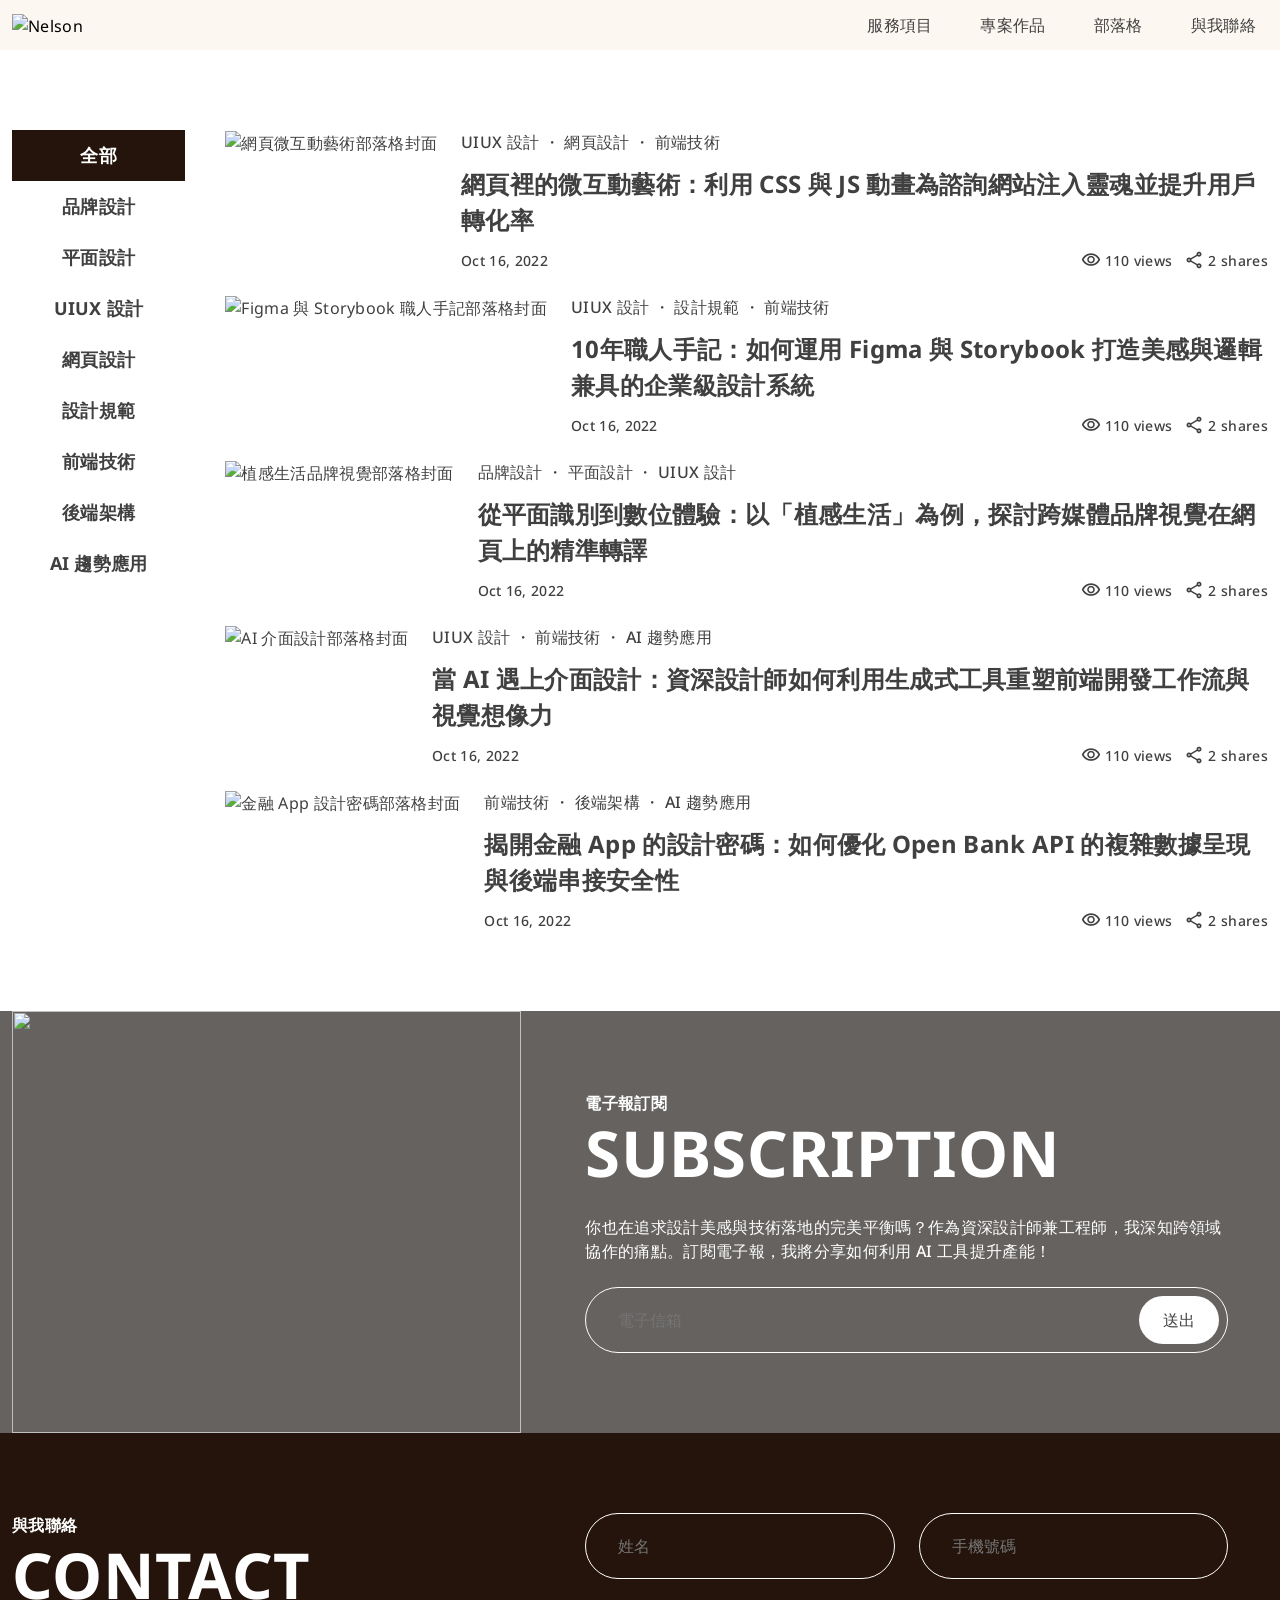
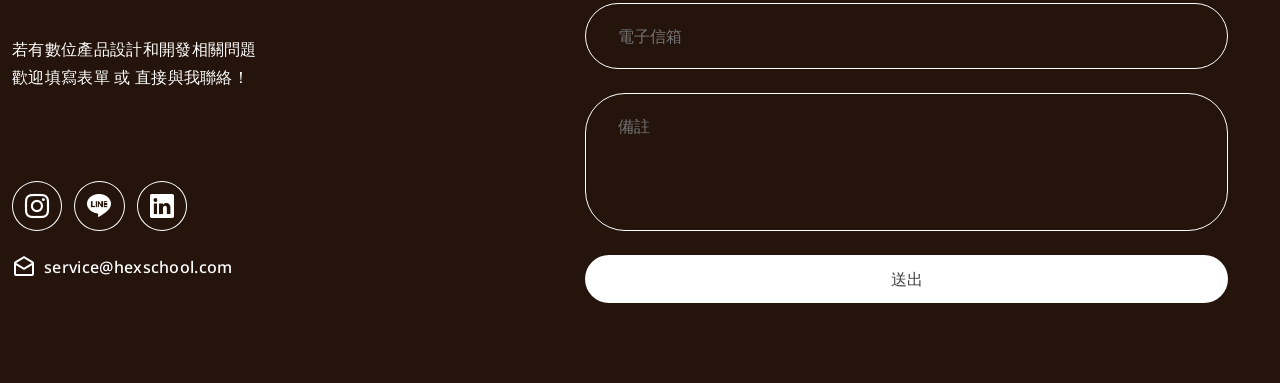
==== blog.html @ 85d48e86 "Add new CSS files for layout and styling improvements - Created blog.css for navigation and card com" ====
<!doctype html>
<html lang="en">
  <head>
    <meta charset="UTF-8" />
    <meta name="viewport" content="width=device-width, initial-scale=1.0" />
    <link rel="stylesheet" href="./static/reset.css" />
    <link rel="stylesheet" href="./static/base.css" />
    <link rel="stylesheet" href="./static/blog.css" />
    <link rel="stylesheet" href="./static/subscriptions.css" />
    <title>Blog</title>
  </head>
  <body>
    <div id="header"></div>

    <div class="container">
      <div class="d-flex gap-24 py-80">
        <!--     網格中佔據 2 等分 -->
        <div class="col-2">
          <!--       導覽列 -->
          <nav class="pr-16">
            <ul class="tab-list heading-xxs">
              <li class="tab-item active">
                <a class="tab-link" href="#">全部</a>
              </li>
              <li class="tab-item">
                <a class="tab-link" href="#">品牌設計</a>
              </li>
              <li class="tab-item">
                <a class="tab-link" href="#">平面設計</a>
              </li>
              <li class="tab-item">
                <a class="tab-link" href="#">UIUX 設計</a>
              </li>
              <li class="tab-item">
                <a class="tab-link" href="#">網頁設計</a>
              </li>
              <li class="tab-item">
                <a class="tab-link" href="#">設計規範</a>
              </li>
              <li class="tab-item">
                <a class="tab-link" href="#">前端技術</a>
              </li>
              <li class="tab-item">
                <a class="tab-link" href="#">後端架構</a>
              </li>
              <li class="tab-item">
                <a class="tab-link" href="#">AI 趨勢應用</a>
              </li>
            </ul>
          </nav>
        </div>
        <!--     網格中佔據 10 等分 -->
        <div class="col-10">
          <!--       文章卡片清單 -->
          <ul class="card-list">
            <li class="card">
              <div class="card-header">
                <img
                  src="https://github.com/hexschool/2022-web-layout-training/blob/main/2026-web-camp/blog_1.png?raw=true"
                  alt="網頁微互動藝術部落格封面"
                />
              </div>
              <div class="card-body">
                <p class="paragraph-md">
                  <span>UIUX 設計</span>
                  <span>・</span>
                  <span>網頁設計</span>
                  <span>・</span>
                  <span>前端技術</span>
                </p>
                <h2 class="heading-sm">
                  <a href=".\content\micro-interactions-consulting-website.html"
                    >網頁裡的微互動藝術：利用 CSS 與 JS
                    動畫為諮詢網站注入靈魂並提升用戶轉化率
                  </a>
                </h2>
                <div class="paragraph-sm d-flex">
                  <time datetime="2022-10-16">Oct 16, 2022</time>
                  <div class="d-flex ml-auto gap-12">
                    <div class="d-flex align-items-center">
                      <span class="material-symbols-outlined mr-4"
                        >visibility</span
                      >
                      <span>110 views</span>
                    </div>
                    <div class="d-flex align-items-center">
                      <span class="material-symbols-outlined mr-4">share</span>
                      <span>2 shares</span>
                    </div>
                  </div>
                </div>
              </div>
            </li>
            <li class="card">
              <div class="card-header">
                <img
                  src="https://github.com/hexschool/2022-web-layout-training/blob/main/2026-web-camp/blog_2.png?raw=true"
                  alt="Figma 與 Storybook 職人手記部落格封面"
                />
              </div>
              <div class="card-body">
                <p class="paragraph-md">
                  <span>UIUX 設計</span>
                  <span>・</span>
                  <span>設計規範</span>
                  <span>・</span>
                  <span>前端技術</span>
                </p>
                <h2 class="heading-sm">
                  <a href=".\content\design-system-with-figma-storybook.html"
                    >10年職人手記：如何運用 Figma 與 Storybook
                    打造美感與邏輯兼具的企業級設計系統
                  </a>
                </h2>
                <div class="paragraph-sm d-flex">
                  <time datetime="2022-10-16">Oct 16, 2022</time>
                  <div class="d-flex ml-auto gap-12">
                    <div class="d-flex align-items-center">
                      <span class="material-symbols-outlined mr-4"
                        >visibility</span
                      >
                      <span>110 views</span>
                    </div>
                    <div class="d-flex align-items-center">
                      <span class="material-symbols-outlined mr-4">share</span>
                      <span>2 shares</span>
                    </div>
                  </div>
                </div>
              </div>
            </li>
            <li class="card">
              <div class="card-header">
                <img
                  src="https://github.com/hexschool/2022-web-layout-training/blob/main/2026-web-camp/blog_3.png?raw=true"
                  alt="植感生活品牌視覺部落格封面"
                />
              </div>
              <div class="card-body">
                <p class="paragraph-md">
                  <span>品牌設計</span>
                  <span>・</span>
                  <span>平面設計</span>
                  <span>・</span>
                  <span>UIUX 設計</span>
                </p>
                <h2 class="heading-sm">
                  <a href=".\content\brand-identity-to-digital-experience.html"
                    >從平面識別到數位體驗：以「植感生活」為例，探討跨媒體品牌視覺在網頁上的精準轉譯
                  </a>
                </h2>
                <div class="paragraph-sm d-flex">
                  <time datetime="2022-10-16">Oct 16, 2022</time>
                  <div class="d-flex ml-auto gap-12">
                    <div class="d-flex align-items-center">
                      <span class="material-symbols-outlined mr-4"
                        >visibility</span
                      >
                      <span>110 views</span>
                    </div>
                    <div class="d-flex align-items-center">
                      <span class="material-symbols-outlined mr-4">share</span>
                      <span>2 shares</span>
                    </div>
                  </div>
                </div>
              </div>
            </li>
            <li class="card">
              <div class="card-header">
                <img
                  src="https://github.com/hexschool/2022-web-layout-training/blob/main/2026-web-camp/blog_4.png?raw=true"
                  alt="AI 介面設計部落格封面"
                />
              </div>
              <div class="card-body">
                <p class="paragraph-md">
                  <span>UIUX 設計</span>
                  <span>・</span>
                  <span>前端技術</span>
                  <span>・</span>
                  <span>AI 趨勢應用</span>
                </p>
                <h2 class="heading-sm">
                  <a href=".\content\ai-interface-design-workflow.html"
                    >當 AI
                    遇上介面設計：資深設計師如何利用生成式工具重塑前端開發工作流與視覺想像力
                  </a>
                </h2>
                <div class="paragraph-sm d-flex">
                  <time datetime="2022-10-16">Oct 16, 2022</time>
                  <div class="d-flex ml-auto gap-12">
                    <div class="d-flex align-items-center">
                      <span class="material-symbols-outlined mr-4"
                        >visibility</span
                      >
                      <span>110 views</span>
                    </div>
                    <div class="d-flex align-items-center">
                      <span class="material-symbols-outlined mr-4">share</span>
                      <span>2 shares</span>
                    </div>
                  </div>
                </div>
              </div>
            </li>
            <li class="card">
              <div class="card-header">
                <img
                  src="https://github.com/hexschool/2022-web-layout-training/blob/main/2026-web-camp/blog_5.png?raw=true"
                  alt="金融 App 設計密碼部落格封面"
                />
              </div>
              <div class="card-body">
                <p class="paragraph-md">
                  <span>前端技術</span>
                  <span>・</span>
                  <span>後端架構</span>
                  <span>・</span>
                  <span>AI 趨勢應用</span>
                </p>
                <h2 class="heading-sm">
                  <a href=".\content\open-bank-api-product-design.html">
                    揭開金融 App 的設計密碼：如何優化 Open Bank API
                    的複雜數據呈現與後端串接安全性
                  </a>
                </h2>
                <div class="paragraph-sm d-flex">
                  <time datetime="2022-10-16">Oct 16, 2022</time>
                  <div class="d-flex ml-auto gap-12">
                    <div class="d-flex align-items-center">
                      <span class="material-symbols-outlined mr-4"
                        >visibility</span
                      >
                      <span>110 views</span>
                    </div>
                    <div class="d-flex align-items-center">
                      <span class="material-symbols-outlined mr-4">share</span>
                      <span>2 shares</span>
                    </div>
                  </div>
                </div>
              </div>
            </li>
          </ul>
        </div>
      </div>
    </div>
    <!-- Subscription 區塊 -->
    <section class="subscriptions bg-primary-50">
      <div class="container relative">
        <div class="d-flex gap-24 flex-md-col gap-md-0 mx-md--12">
          <div class="col-5 col-md-12">
            <img
              class="object-fit-cover"
              src="https://github.com/hexschool/2022-web-layout-training/blob/main/2026-web-camp/subscription.png?raw=true"
              alt=""
            />
          </div>
          <div class="col-7 col-md-12">
            <div
              class="text-neutral-0 px-40 py-md-40 px-md-12 h-full d-flex flex-col justify-content-center py-80 py-md-40"
            >
              <!-- 標題 -->
              <h2 class="mb-24 mb-md-12">
                <span class="d-block heading-xxxs heading-mobile-xxxxs"
                  >電子報訂閱</span
                >
                <span class="d-block heading-xxxl">SUBSCRIPTION</span>
              </h2>
              <!-- 內文 -->
              <p class="paragraph-md mb-24 paragraph-mobile-sm">
                你也在追求設計美感與技術落地的完美平衡嗎？作為資深設計師兼工程師，我深知跨領域協作的痛點。訂閱電子報，我將分享如何利用
                AI 工具提升產能！
              </p>
              <!-- 輸入框 -->
              <div class="d-flex rounded-40 btn-outline p-8">
                <input
                  class="paragraph-md py-12 pl-24 text-neutral-0 bg-transparent border-0 focus-outline-0 flex-1 paragraph-mobile-sm"
                  type="text"
                  placeholder="電子信箱"
                />
                <button
                  type="button"
                  class="label-md btn-reset py-12 px-24 bg-neutral-0 rounded-full text-neutral-700 label-mobile-sm"
                >
                  送出
                </button>
              </div>
            </div>
          </div>
        </div>
      </div>
    </section>

    <div id="footer"></div>

    <script>
      async function loadComponent(id, file) {
        const res = await fetch(file);
        const html = await res.text();
        // 1. 先把 HTML 畫到畫面上
        document.getElementById(id).innerHTML = html;

        // 2. 如果這次載入的是 header，我們就在載入完成後「立刻幫它綁定 JS 事件」
        if (id === "header") {
          initHeaderEvents();
        }
      }

      // 專門用來處理 Header 互動的函式
      function initHeaderEvents() {
        const menuBtn = document.querySelector(".btn-menu");
        const navList = document.querySelector(".nav-list");

        // 確認有抓到按鈕才綁定，避免報錯
        if (menuBtn && navList) {
          menuBtn.addEventListener("click", function () {
            navList.classList.toggle("active");
            document.body.classList.toggle("menu-open");
          });
        }
      }

      // 執行載入
      loadComponent("header", "components/header.html");
      loadComponent("footer", "components/footer.html");
    </script>
  </body>
</html>
---- static/base.css ----
/* 載入字形 */
/* 1. 載入 Noto Sans 字體 (你原本就有的) */
@import url("https://fonts.googleapis.com/css2?family=Noto+Sans:ital,wght@0,100..900;1,100..900&display=swap");
/* ✨ 2. 載入 Google Material Symbols 圖標庫 */
@import url("https://fonts.googleapis.com/css2?family=Material+Symbols+Outlined:opsz,wght,FILL,GRAD@20..48,100..700,0..1,-50..200");
/* ✨ 3. 載入 Bootstrap Icons 圖標庫 */
@import url("https://cdn.jsdelivr.net/npm/bootstrap-icons@1.11.3/font/bootstrap-icons.min.css");

/* 設定設計稿色票變數 */
:root {
  --column: 12; /* 拆分成 12 格網格系統 */
  --gutter: 24px; /* gutter 配置 24px */

  /* Primary */
  --color-primary-50: #fdf7f1;
  --color-primary-100: #fde6cf;
  --color-primary-500: #f5b87b;
  --color-primary-900: #24140b;

  /* Neutral */
  --color-neutral-0: #ffffff;
  --color-neutral-500: #737373;
  --color-neutral-700: #404040;
  --color-neutral-900: #1e1e1e;

  /* Dark */
  --color-dark-40a: rgba(0, 0, 0, 0.4);
  --color-dark-60a: rgba(0, 0, 0, 0.6);
}

/* 全域通用設定 */
*,
*::before,
*::after {
  box-sizing: border-box;
}

input,
textarea {
  font: inherit;
  color: inherit;
}

textarea {
  resize: none;
}

body {
  line-height: 1.5;
  letter-spacing: 0.02em;
  font-family: "Noto Sans", sans-serif;
}

img {
  vertical-align: middle;
  max-width: 100%;
}

a {
  text-decoration: none;
  color: inherit; /* 繼承父層顏色 */
}

/* google icon 預設設定 */

.material-symbols-outlined {
  font-variation-settings:
    "FILL" 0,
    "wght" 400,
    "GRAD" 0,
    "opsz" 24;
  font-size: 20px;
  display: block;
}

/* 設計稿字型 class 設定 */
/* heading-lg 以下沿用 body 的 line-height: 1.5 */
/* ----------- */

/* Display - font-weight: 700 */
.display-1 {
  font-size: 300px;
  font-weight: 700;
  line-height: 1.2;
}

.display-2 {
  font-size: 160px;
  font-weight: 700;
  line-height: 1.2;
}

/* Heading - font-weight: 700 */

.heading-xxxl {
  font-size: clamp(2.5rem, 1.893rem + 2.589vw, 5rem);
  font-weight: 700;
  line-height: 1.2;
}

.heading-xxl {
  font-size: 48px;
  font-weight: 700;
  line-height: 1.2;
}

.heading-xl {
  font-size: 40px;
  font-weight: 700;
  line-height: 1.2;
}

.heading-lg {
  font-size: 32px;
  font-weight: 700;
}

.heading-md {
  font-size: 28px;
  font-weight: 700;
}
.heading-sm {
  font-size: 24px;
  font-weight: 700;
}
.heading-xs {
  font-size: 20px;
  font-weight: 700;
}
.heading-xxs {
  font-size: 18px;
  font-weight: 700;
}
.heading-xxxs {
  font-size: 16px;
  font-weight: 700;
}
.heading-xxxxs {
  font-size: 14px;
  font-weight: 700;
}

/* Label - font-weight: 500 */
.label-md {
  font-size: 16px;
  font-weight: 500;
}
.label-sm {
  font-size: 14px;
  font-weight: 500;
}
.label-xs {
  font-size: 13px;
  font-weight: 500;
}

/* Paragraph - font-weight: 500 */
.paragraph-md {
  font-size: 16px;
  font-weight: 500;
}
.paragraph-sm {
  font-size: 14px;
  font-weight: 500;
}
.paragraph-xs {
  font-size: 13px;
  font-weight: 500;
}

/* utility class 通用設定 */
/* ----------- */

.btn-reset {
  border: 0;
  background: transparent; /* 移除按鈕預設背景 */
  color: inherit; /* 繼承父層文字顏色 */
  font: inherit; /* 繼承父層字型設定 */
  cursor: pointer; /* 滑鼠移入時顯示手型游標 */
}

.btn-outline {
  border: 1px solid currentColor;
}

.flex-1 {
  flex: 1;
}

.d-flex {
  display: flex;
}

.d-none {
  display: none;
}

.d-block {
  display: block;
}

.d-inline-block {
  display: inline-block;
}

.flex-wrap {
  flex-wrap: wrap;
}

.align-items-center {
  align-items: center;
}

.align-items-start {
  align-items: flex-start;
}

.justify-content-between {
  justify-content: space-between;
}

.justify-content-center {
  justify-content: center;
}

.gap-8 {
  gap: 8px;
}

.gap-12 {
  gap: 12px;
}

.gap-24 {
  gap: 24px;
}

.m-auto {
  margin: auto;
}

.ml-auto {
  margin-left: auto;
}

.mr-4 {
  margin-right: 4px;
}

.mb-4 {
  margin-bottom: 4px;
}

.mb-12 {
  margin-bottom: 12px;
}

.mb-24 {
  margin-bottom: 24px;
}

.mb-40 {
  margin-bottom: 40px;
}

.mb-92 {
  margin-bottom: 92px;
}

.mr-12 {
  margin-right: 12px;
}

.mr-24 {
  margin-right: 24px;
}

.mb-60 {
  margin-bottom: 60px;
}

.pb-4 {
  padding-bottom: 4px;
}

.p-8 {
  padding: 8px;
}

.p-12 {
  padding: 12px;
}

.p-24 {
  padding: 24px;
}

.p-40 {
  padding: 40px;
}

.py-12 {
  padding-top: 12px;
  padding-bottom: 12px;
}

.py-20 {
  padding-top: 20px;
  padding-bottom: 20px;
}

.py-28 {
  padding-top: 28px;
  padding-bottom: 28px;
}

.py-80 {
  padding-top: 80px;
  padding-bottom: 80px;
}

.px-24 {
  padding-left: 24px;
  padding-right: 24px;
}

.px-40 {
  padding-left: 40px;
  padding-right: 40px;
}

.pr-16 {
  padding-right: 16px;
}

.pl-24 {
  padding-left: 24px;
}

.pl-28 {
  padding-left: 28px;
}

.pl-32 {
  padding-left: 32px;
}

.text-neutral-700 {
  color: var(--color-neutral-700);
}

.bg-transparent {
  background-color: transparent;
}

.bg-neutral-0 {
  background-color: var(--color-neutral-0);
}

.bg-neutral-700 {
  background-color: var(--color-neutral-700);
}

.bg-primary-900 {
  background-color: var(--color-primary-900);
}

.bg-primary-50 {
  background-color: var(--color-primary-50);
}

.bg-primary-900 {
  background-color: var(--color-primary-900);
}

.text-neutral-0 {
  color: var(--color-neutral-0);
}

.sticky-top {
  position: sticky;
  top: 0;
}

.rounded-40 {
  border-radius: 40px;
}

.rounded-full {
  border-radius: 999px;
}

.rounded-circle {
  border-radius: 50%;
}

.relative {
  position: relative;
}

.border-0 {
  border: none;
}

.flex-col {
  flex-direction: column;
}

.h-80 {
  height: 80px;
}

.w-80 {
  width: 80px;
}

.w-full {
  width: 100%;
}

.h-full {
  height: 100%;
}

.min-h-0 {
  min-height: 0px;
}

.overflow-x-auto {
  overflow-x: auto;
}

.focus-outline-0:focus-visible {
  outline: 0;
}

/* 隱藏捲軸寬度 */
.hide-scrollbar {
  scrollbar-width: none;

  &::-webkit-scrollbar {
    display: none; /* Safari 專用 */
  }
}

/* z-index 層級控制（數字越大越上層） */
.z-index-1 {
  z-index: 1;
}

.text-24 {
  font-size: 24px;
}

.text-28 {
  font-size: 28px;
}

.text-center {
  text-align: center;
}

.bg-cover-center {
  background-repeat: no-repeat;
  background-size: cover;
  background-position: center;
}

.line-height-1 {
  line-height: 1;
}

.object-fit-cover {
  width: 100%;
  height: 100%;
  object-fit: cover;
}

/* container 設定 */

.container {
  max-width: 1320px;
  padding: 0px 12px;
  margin: auto;
}

/* 格線系統設定 */
/* 網格欄寬計算公式：(容器寬度 - 所有 gutter) / 總欄數 * 佔用欄數 + 欄內 gutter */
/* gutter 總寬 = 24px * 11（12欄之間共 11 個間距） */

.col-2 {
  --span: 2;
  --gap-count: calc(var(--span) - 1);
  width: calc(
    (100% - var(--gutter) * (var(--column) - 1)) / var(--column) * var(--span) +
      var(--gutter) * var(--gap-count)
  );
}

.col-3 {
  --span: 3;
  --gap-count: calc(var(--span) - 1);
  width: calc(
    (100% - var(--gutter) * (var(--column) - 1)) / var(--column) * var(--span) +
      var(--gutter) * var(--gap-count)
  );
}

.col-4 {
  --span: 4;
  --gap-count: calc(var(--span) - 1);
  width: calc(
    (100% - var(--gutter) * (var(--column) - 1)) / var(--column) * var(--span) +
      var(--gutter) * var(--gap-count)
  );
}

.col-5 {
  --span: 5;
  --gap-count: calc(var(--span) - 1);
  width: calc(
    (100% - var(--gutter) * (var(--column) - 1)) / var(--column) * var(--span) +
      var(--gutter) * var(--gap-count)
  );
}

.col-7 {
  --span: 7;
  --gap-count: calc(var(--span) - 1);
  width: calc(
    (100% - var(--gutter) * (var(--column) - 1)) / var(--column) * var(--span) +
      var(--gutter) * var(--gap-count)
  );
}

.col-10 {
  --span: 10;
  --gap-count: calc(var(--span) - 1);
  width: calc(
    (100% - var(--gutter) * (var(--column) - 1)) / var(--column) * var(--span) +
      var(--gutter) * var(--gap-count)
  );
}

.col-12 {
  --span: 12;
  --gap-count: calc(var(--span) - 1);
  width: calc(
    (100% - var(--gutter) * (var(--column) - 1)) / var(--column) * var(--span) +
      var(--gutter) * var(--gap-count)
  );
}

@media (max-width: 992px) {
  .d-mb-block {
    display: block;
  }

  .heading-mobile-xl {
    font-size: 40px;
    font-weight: 700;
    line-height: 1.2;
  }

  .paragraph-mobile-sm {
    font-size: 14px;
    font-weight: 500;
  }

  .mb-md-0 {
    margin-bottom: 0px;
  }

  .mb-md-8 {
    margin-bottom: 8px;
  }

  .mb-md-32 {
    margin-bottom: 32px;
  }

  .mx-md--12 {
    margin-left: -12px;
    margin-right: -12px;
  }

  .mb-md-24 {
    margin-bottom: 24px;
  }

  .mb-md-12 {
    margin-bottom: 12px;
  }

  .pl-md-20 {
    padding-left: 20px;
  }

  .px-md-0 {
    padding-left: 0px;
    padding-right: 0px;
  }

  .px-md-12 {
    padding-left: 12px;
    padding-right: 12px;
  }

  .px-md-16 {
    padding-left: 16px;
    padding-right: 16px;
  }

  .py-md-16 {
    padding-top: 16px;
    padding-bottom: 16px;
  }

  .py-md-40 {
    padding-top: 40px;
    padding-bottom: 40px;
  }

  .p-md-24 {
    padding: 24px;
  }

  .pb-md-24 {
    padding-bottom: 24px;
  }

  .pb-md-16 {
    padding-bottom: 16px;
  }

  .mr-md-12 {
    margin-right: 12px;
  }

  .label-mobile-sm {
    font-size: 14px;
    font-weight: 500;
  }

  .col-md-12 {
    --span: 12;
    --gap-count: calc(var(--span) - 1);
    width: calc(
      (100% - var(--gutter) * (var(--column) - 1)) / var(--column) *
        var(--span) + var(--gutter) * var(--gap-count)
    );
  }

  .flex-md-col {
    flex-direction: column;
  }

  .d-md-block {
    display: block;
  }

  .d-md-none {
    display: none;
  }

  .order-md-1 {
    order: 1;
  }

  .order-md-2 {
    order: 2;
  }

  .rounded-md-32 {
    border-radius: 32px;
  }

  .gap-md-0 {
    gap: 0;
  }

  .gap-md-12 {
    gap: 12px;
  }

  .overflow-x-auto {
    overflow-x: auto;
  }

  .label-mobile-sm {
    font-size: 14px;
    font-weight: 500;
  }

  .lable-mobile-sm {
    font-size: 14px;
    font-weight: 500;
  }

  .heading-mobile-xl {
    font-size: 40px;
    font-weight: 700;
    line-height: 1.2;
  }

  .heading-mobile-sm {
    font-size: 24px;
    font-weight: 700;
  }

  .heading-mobile-xxxxs {
    font-size: 14px;
    font-weight: 700;
  }

  .heading-mobile-xs {
    font-size: 20px;
    font-weight: 700;
  }

  .heading-mobile-md {
    font-size: 24px;
    font-weight: 700;
  }

  .paragraph-mobile-xs {
    font-size: 13px;
    font-weight: 500;
  }

  .text-md-20 {
    font-size: 20px;
  }

  .text-md-24 {
    font-size: 24px;
  }

  .py-md-40 {
    padding-top: 40px;
    padding-bottom: 40px;
  }

  .p-md-12 {
    padding: 12px;
  }
  .mr-md-8 {
    margin-right: 8px;
  }
}

.hero {
  height: calc(
    100vh - 64px
  ); /* 桌機版扣除導覽列高度後，讓 hero 填滿剩餘螢幕高度 */
  overflow: hidden; /* 隱藏超出 hero 高度範圍的內容 */
}

.btn {
  padding: 12px 24px;
  border: none;
  border-radius: 999px;
  font: inherit;
  cursor: pointer;
}

.resume {
  border: 1px solid var(--color-neutral-700);
}

/* 以下均為裝飾物定位 */

.decorate-1 {
  position: absolute;
  top: 97px;
  left: -81px;
}

.decorate-2 {
  position: absolute;
  bottom: 87px;
  right: -80px;
}

.decorate-3 {
  position: absolute;

  &.flower-left-bottom {
    width: 80px;
    height: 80px;
    bottom: 192px;
    left: 391px;
  }

  &.flower-left-top {
    top: 56px;
    left: -226px;
  }

  &.flower-right-center {
    top: 206px;
    right: -170px;
  }
}

.decorate-4 {
  position: absolute;
  top: 120px;
  left: -87px;
}

.decorate-5 {
  position: absolute;
  left: 211px;
  bottom: 83.53px;
}

.decorate-6 {
  display: none;
}

/* Service 區塊樣式 */

.card-list .card {
  min-width: 306px;
}

/* Projects 區塊樣式 */

.project-card {
  &:nth-of-type(1) {
    background-image: url("https://github.com/hexschool/2022-web-layout-training/blob/main/2026-web-camp/project_1.png?raw=true");
  }

  &:nth-of-type(2) {
    background-image: url("https://github.com/hexschool/2022-web-layout-training/blob/main/2026-web-camp/project_2.png?raw=true");
  }

  &:nth-of-type(3) {
    background-image: url("https://github.com/hexschool/2022-web-layout-training/blob/main/2026-web-camp/project_3.png?raw=true");
  }
}

.project-content {
  max-width: 386px;
}

/* Subscription 區塊樣式  */

.subscriptions {
  position: relative;
  background-image: url(https://github.com/hexschool/2022-web-layout-training/blob/main/2026-web-camp/subscription_bg.png?raw=true);
  background-repeat: no-repeat;
  background-position: center;
  background-size: cover;

  &::before {
    content: "";
    display: block;
    width: 100%;
    height: 100%;
    background-color: var(--color-dark-60a);
    position: absolute;
    top: 0;
    left: 0;
  }
}

@media (max-width: 992px) {
  /* 手機版套用的 gap 規則 */
  .gap-md-12 {
    gap: 12px;
  }

  /* 手機版導覽文字樣式  */
  .label-mobile-sm {
    font-size: 14px;
    font-weight: 500;
  }

  /* ✨✨✨ 遮罩樣式 */
  .menu-open .mask {
    position: fixed;
    top: 0;
    left: 0;
    height: 100%;
    width: 100%;
    background-color: rgba(0, 0, 0, 0.6);
  }

  /* ✨✨✨ body 要隱藏捲軸 */
  body.menu-open {
    overflow: hidden;
  }

  .hero {
    height: calc(100vh - 68px);
  }

  .decorate-1 {
    top: 26px;
    left: -27px;
    width: 80px;
    height: 79px;
  }

  .decorate-2 {
    top: 274px;
    right: -25px;
    width: 80px;
    height: 69px;
  }

  .decorate-3 {
    &.flower-left-bottom {
      width: 80px;
      height: 80px;
      top: 414px;
      left: 249px;
    }

    &.flower-left-top {
      display: none;
    }

    &.flower-right-center {
      display: none;
    }
  }

  .decorate-4,
  .decorate-5 {
    display: none;
  }

  /* 僅於手機版顯示的線條圖片 */
  .decorate-6 {
    position: absolute;
    display: block;
    top: 398.41px;
    left: 134.5px;
  }

  /* Service 區塊樣式 */
  .card-list .card {
    min-width: 260px;
  }

  /* Projects 區塊樣式 */
  .project-card {
    padding-top: 280px;

    &:nth-of-type(1) {
      background-image: url("https://github.com/hexschool/2022-web-layout-training/blob/main/2026-web-camp/mobile/project_1.png?raw=true");
    }

    &:nth-of-type(2) {
      background-image: url("https://github.com/hexschool/2022-web-layout-training/blob/main/2026-web-camp/mobile/project_2.png?raw=true");
    }

    &:nth-of-type(3) {
      background-image: url("https://github.com/hexschool/2022-web-layout-training/blob/main/2026-web-camp/mobile/project_3.png?raw=true");
    }
  }

  .project-content {
    max-width: none;
  }
}
---- static/blog.css ----
/* 導覽列設定 */

.tab-list {
  text-align: center;
}

.tab-link {
  display: block;
  padding: 12px 0px;
  color: var(--color-neutral-700);
}

.tab-item.active .tab-link, .tab-item:hover .tab-link{
  background-color: var(--color-primary-900);
  color: var(--color-neutral-0)
}

/* card 組件設定 */

.card-list {
  display: flex;
  flex-direction: column;
  gap: 24px;
}

.card {
  display: flex;
  gap: 24px;
  color: var(--color-neutral-700);
}

.card-body {
  flex: 1;
  display: flex;
  flex-direction: column;
  gap: 12px;
  margin: auto 0;
}
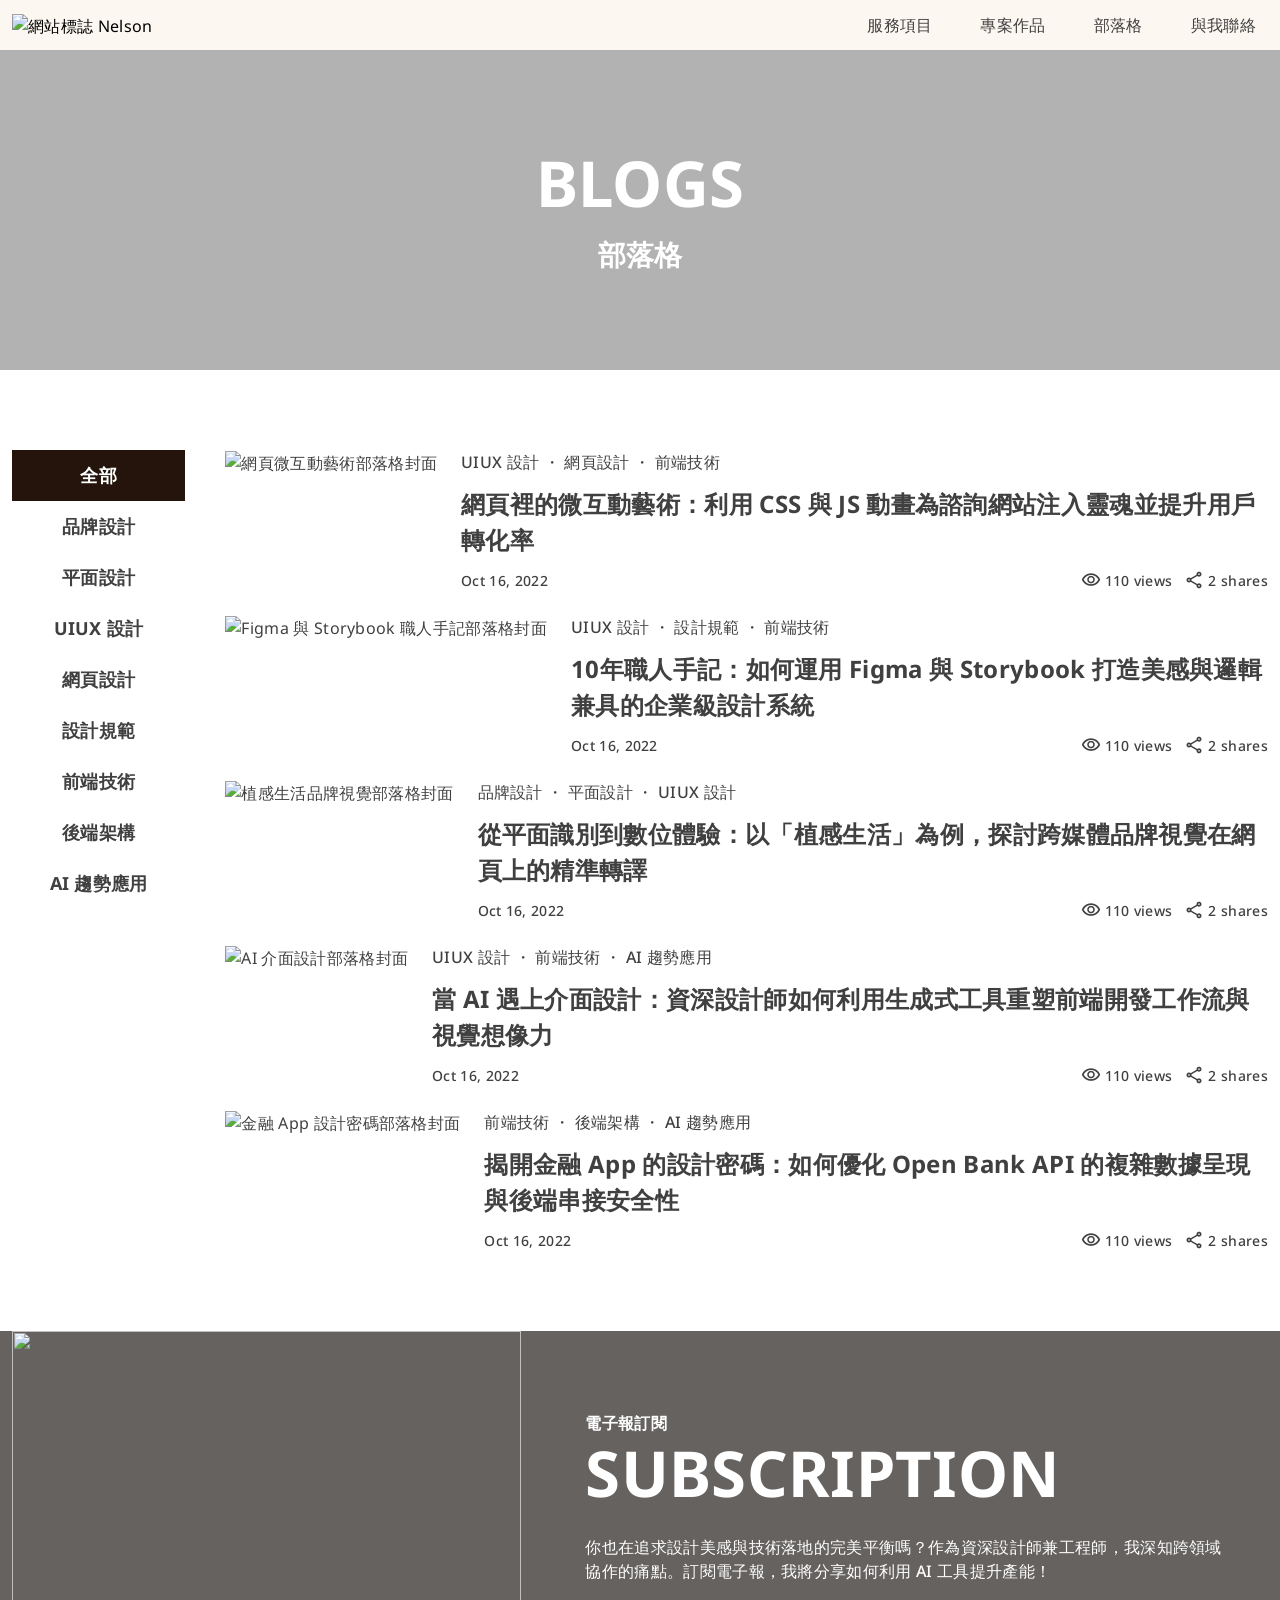
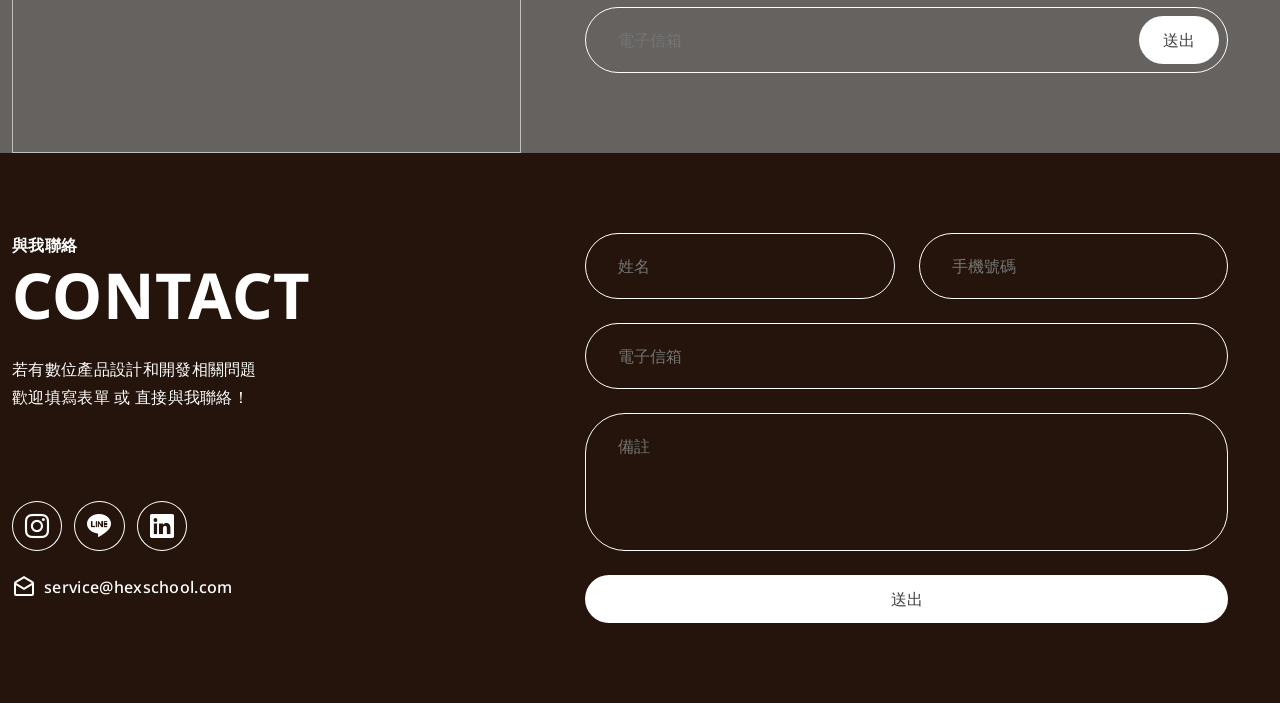
==== commit fe77a9f7: "Enhance blog layout with new header section and background image; fix stylesheet path in header and " ====
--- a/blog.html
+++ b/blog.html
@@ -10,7 +10,15 @@
     <title>Blog</title>
   </head>
   <body>
-    <div id="header"></div>
+    <div id="header" class="sticky-top z-index-1"></div>
+
+    <section class="bg-cover-center d-flex align-items-center justify-content-center text-center relative" style="background-image: url('https://raw.githubusercontent.com/hexschool/2022-web-layout-training/main/2026-web-camp/article_banner.png'); height: 320px;">
+      <div style="position: absolute; top: 0; left: 0; width: 100%; height: 100%; background-color: rgba(0,0,0,0.3);"></div>
+      <div class="relative z-index-1 text-neutral-0">
+        <h1 class="heading-xxxl mb-12">BLOGS</h1>
+        <p class="heading-md">部落格</p>
+      </div>
+    </section>
 
     <div class="container">
       <div class="d-flex gap-24 py-80">
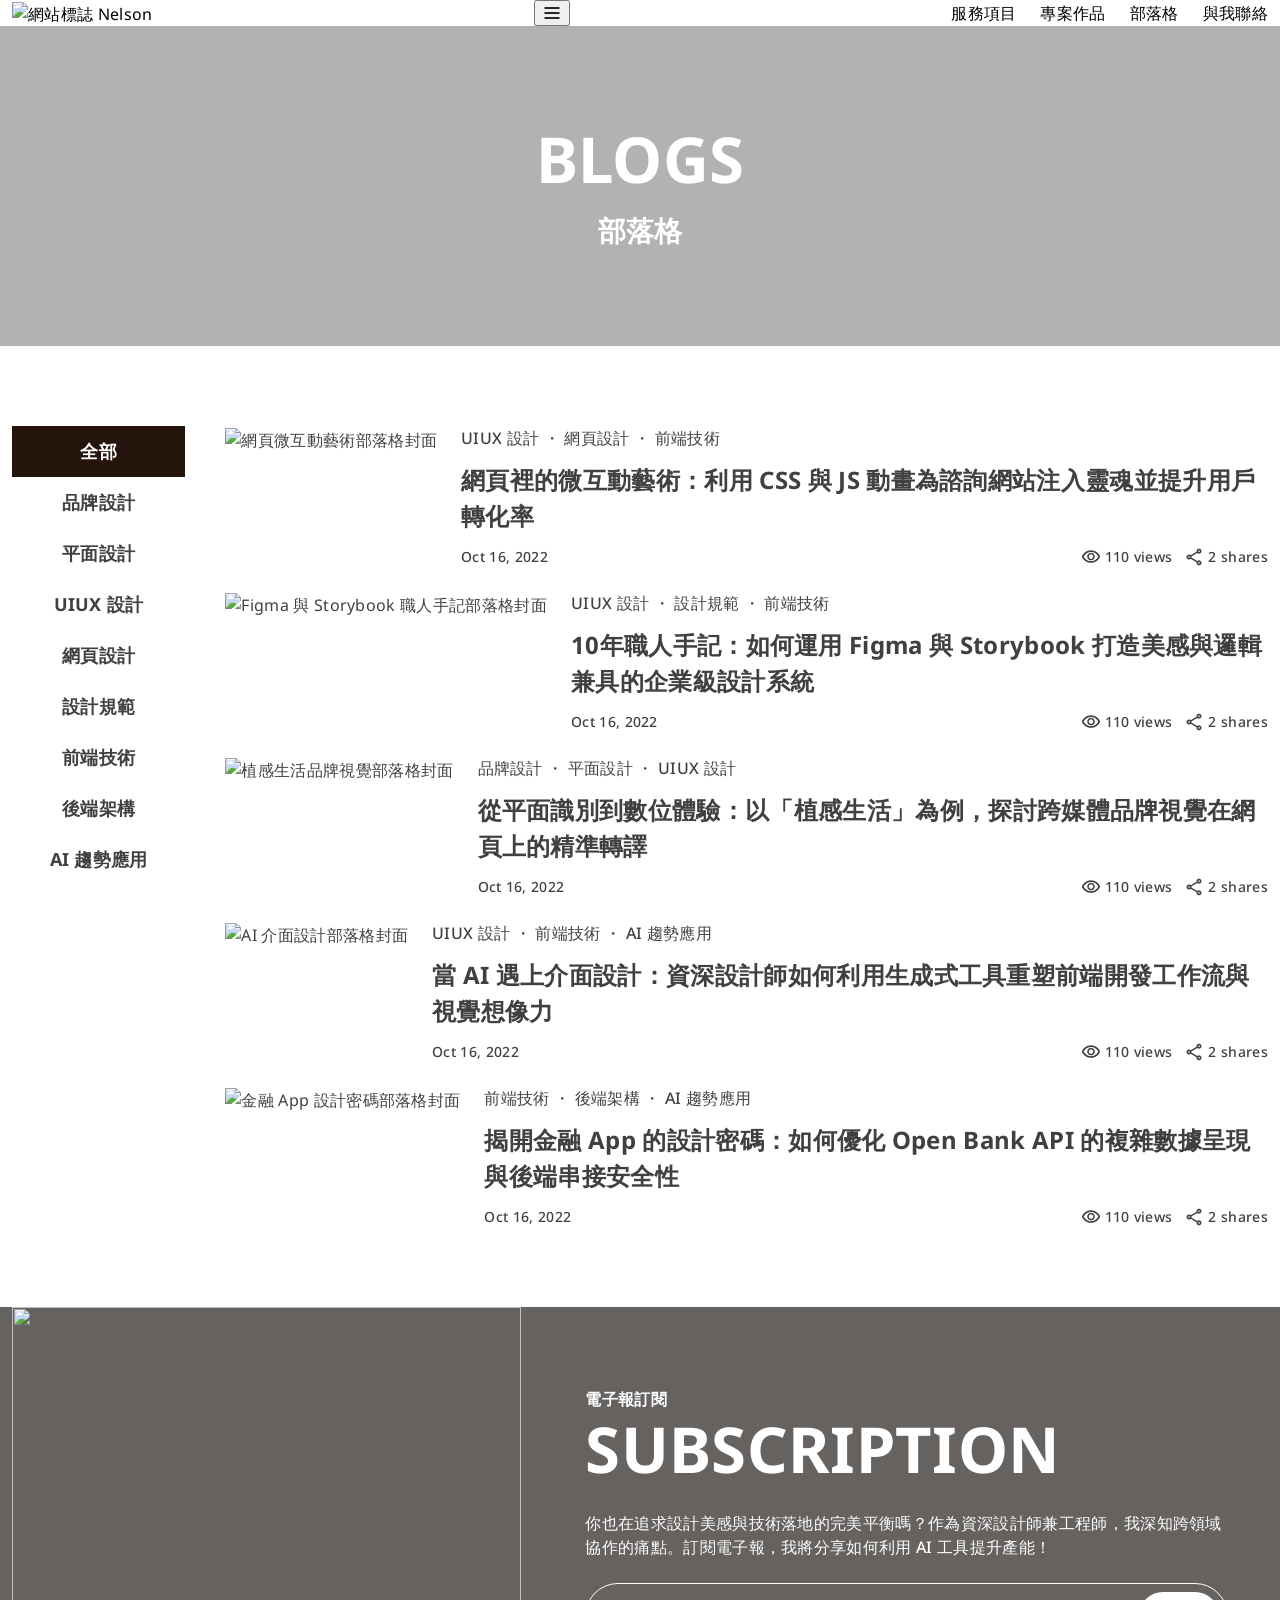
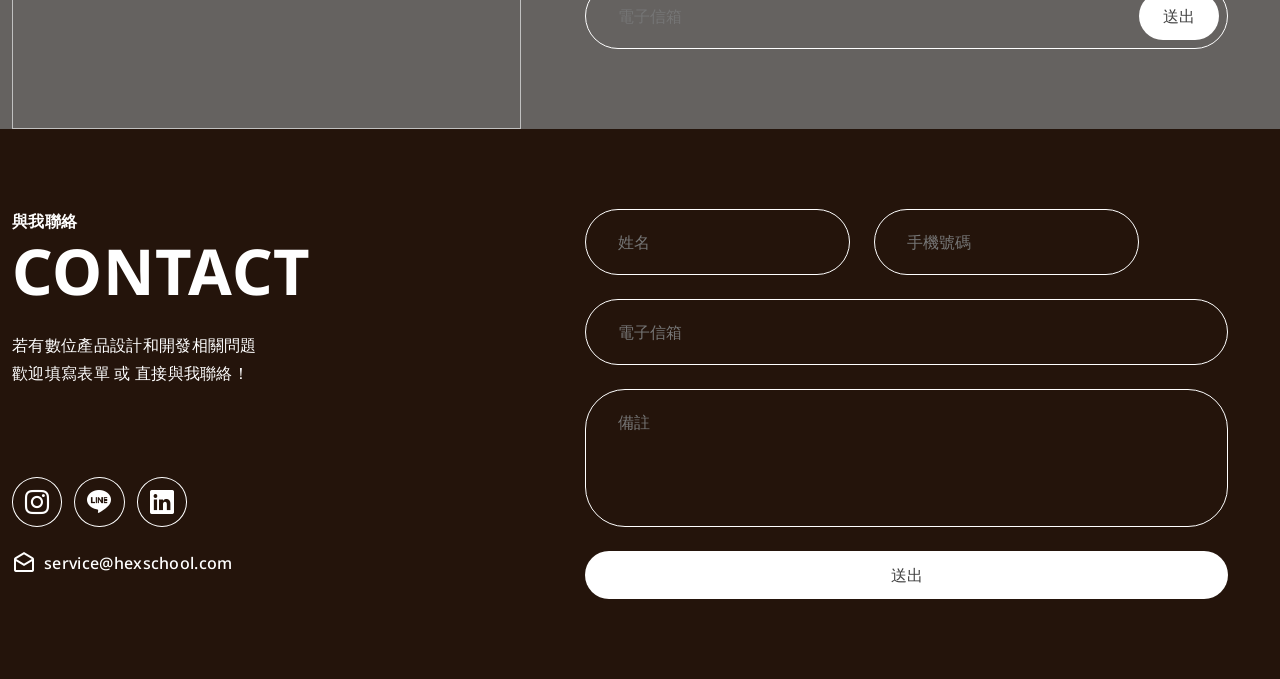
==== commit 2e4b30f1: "Refactor blog section with new banner layout and styles" ====
--- a/blog.html
+++ b/blog.html
@@ -12,9 +12,9 @@
   <body>
     <div id="header" class="sticky-top z-index-1"></div>
 
-    <section class="bg-cover-center d-flex align-items-center justify-content-center text-center relative" style="background-image: url('https://raw.githubusercontent.com/hexschool/2022-web-layout-training/main/2026-web-camp/article_banner.png'); height: 320px;">
-      <div style="position: absolute; top: 0; left: 0; width: 100%; height: 100%; background-color: rgba(0,0,0,0.3);"></div>
-      <div class="relative z-index-1 text-neutral-0">
+    <section class="blog-banner">
+      <div class="banner-overlay"></div>
+      <div class="banner-content">
         <h1 class="heading-xxxl mb-12">BLOGS</h1>
         <p class="heading-md">部落格</p>
       </div>
--- a/static/blog.css
+++ b/static/blog.css
@@ -1,3 +1,33 @@
+/* Blog Banner 區塊 */
+.blog-banner {
+  position: relative;
+  display: flex;
+  align-items: center;
+  justify-content: center;
+  text-align: center;
+  height: 320px;
+  background-image: url('https://raw.githubusercontent.com/hexschool/2022-web-layout-training/main/2026-web-camp/blog_banner.png');
+  background-size: cover;
+  background-position: center;
+}
+
+/* 黑色半透明遮罩 */
+.blog-banner .banner-overlay {
+  position: absolute;
+  top: 0;
+  left: 0;
+  width: 100%;
+  height: 100%;
+  background-color: rgba(0, 0, 0, 0.3);
+}
+
+/* 標題文字內容 */
+.blog-banner .banner-content {
+  position: relative;
+  z-index: 1;
+  color: var(--color-neutral-0);
+}
+
 /* 導覽列設定 */
 
 .tab-list {
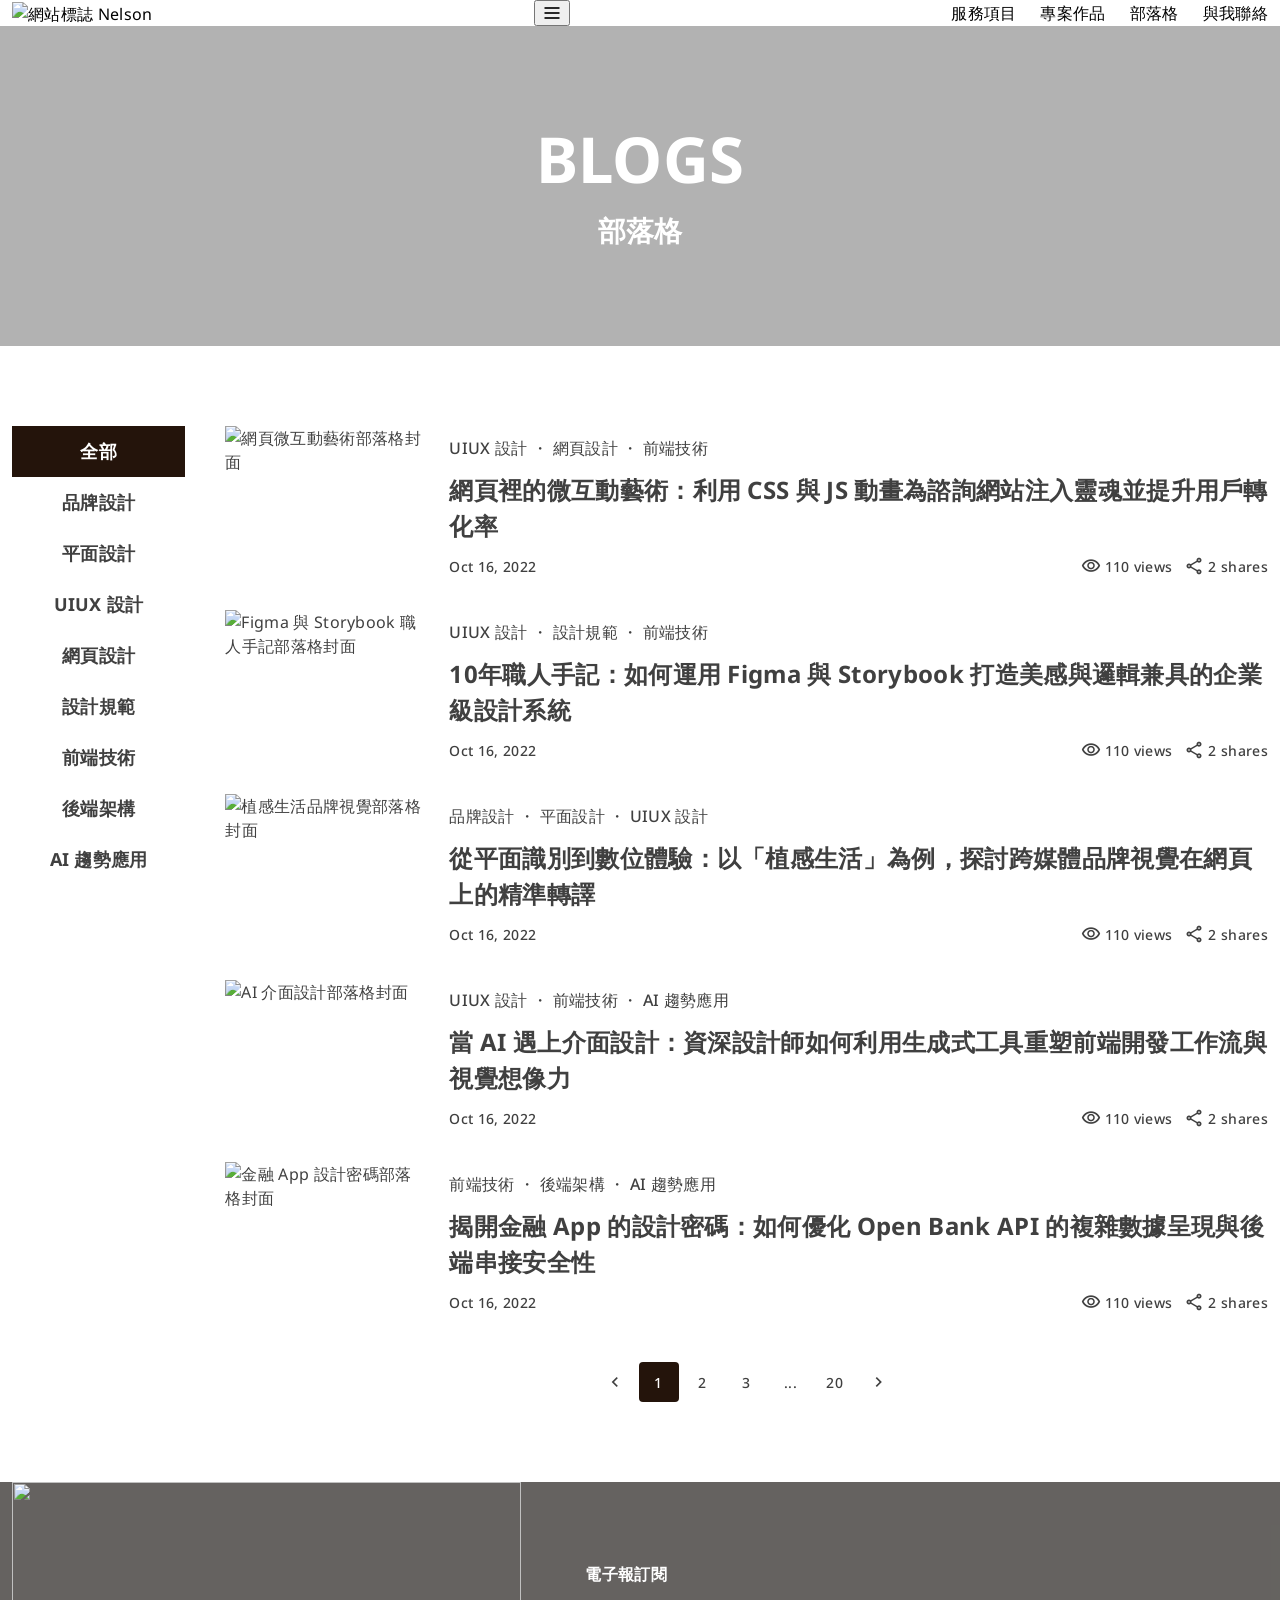
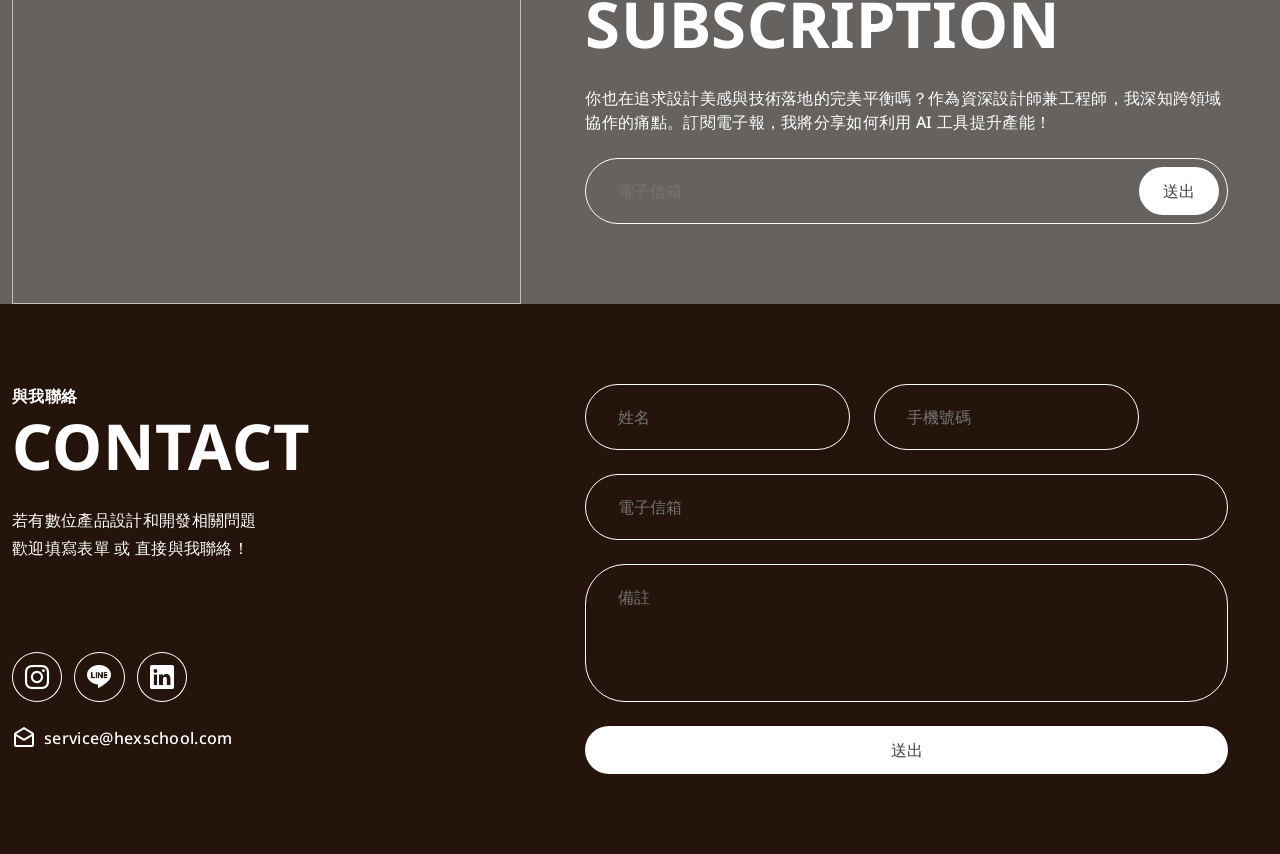
==== commit 0376b9a9: "Add pagination component to blog layout with styling" ====
--- a/blog.html
+++ b/blog.html
@@ -251,6 +251,34 @@
               </div>
             </li>
           </ul>
+          <!-- 分頁 -->
+          <nav class="pagination" aria-label="文章分頁">
+            <div class="page-item">
+              <a class="page-link" href="#" aria-label="上一頁">
+                <span class="material-symbols-outlined">chevron_left</span>
+              </a>
+            </div>
+            <div class="page-item active">
+              <a class="page-link" href="#">1</a>
+            </div>
+            <div class="page-item">
+              <a class="page-link" href="#">2</a>
+            </div>
+            <div class="page-item">
+              <a class="page-link" href="#">3</a>
+            </div>
+            <div class="page-item ellipsis">
+              <span class="page-link">...</span>
+            </div>
+            <div class="page-item">
+              <a class="page-link" href="#">20</a>
+            </div>
+            <div class="page-item">
+              <a class="page-link" href="#" aria-label="下一頁">
+                <span class="material-symbols-outlined">chevron_right</span>
+              </a>
+            </div>
+          </nav>
         </div>
       </div>
     </div>
--- a/static/blog.css
+++ b/static/blog.css
@@ -59,6 +59,19 @@
   color: var(--color-neutral-700);
 }
 
+.card-header {
+  flex-shrink: 0;
+  width: 200px;
+  height: 160px;
+  overflow: hidden;
+}
+
+.card-header img {
+  width: 100%;
+  height: 100%;
+  object-fit: cover;
+}
+
 .card-body {
   flex: 1;
   display: flex;
@@ -66,3 +79,47 @@
   gap: 12px;
   margin: auto 0;
 }
+
+/* 分頁元件 */
+
+.pagination {
+  display: flex;
+  justify-content: center;
+  align-items: center;
+  gap: 4px;
+  margin-top: 40px;
+}
+
+.page-item {
+  display: flex;
+}
+
+.page-link {
+  display: flex;
+  align-items: center;
+  justify-content: center;
+  width: 40px;
+  height: 40px;
+  border-radius: 4px;
+  color: var(--color-neutral-700);
+  font-size: 14px;
+  font-weight: 500;
+  transition: background-color 0.2s;
+}
+
+.page-link:hover {
+  background-color: var(--color-primary-100);
+}
+
+.page-item.active .page-link {
+  background-color: var(--color-primary-900);
+  color: var(--color-neutral-0);
+}
+
+.page-item.ellipsis .page-link {
+  cursor: default;
+}
+
+.page-item.ellipsis .page-link:hover {
+  background-color: transparent;
+}
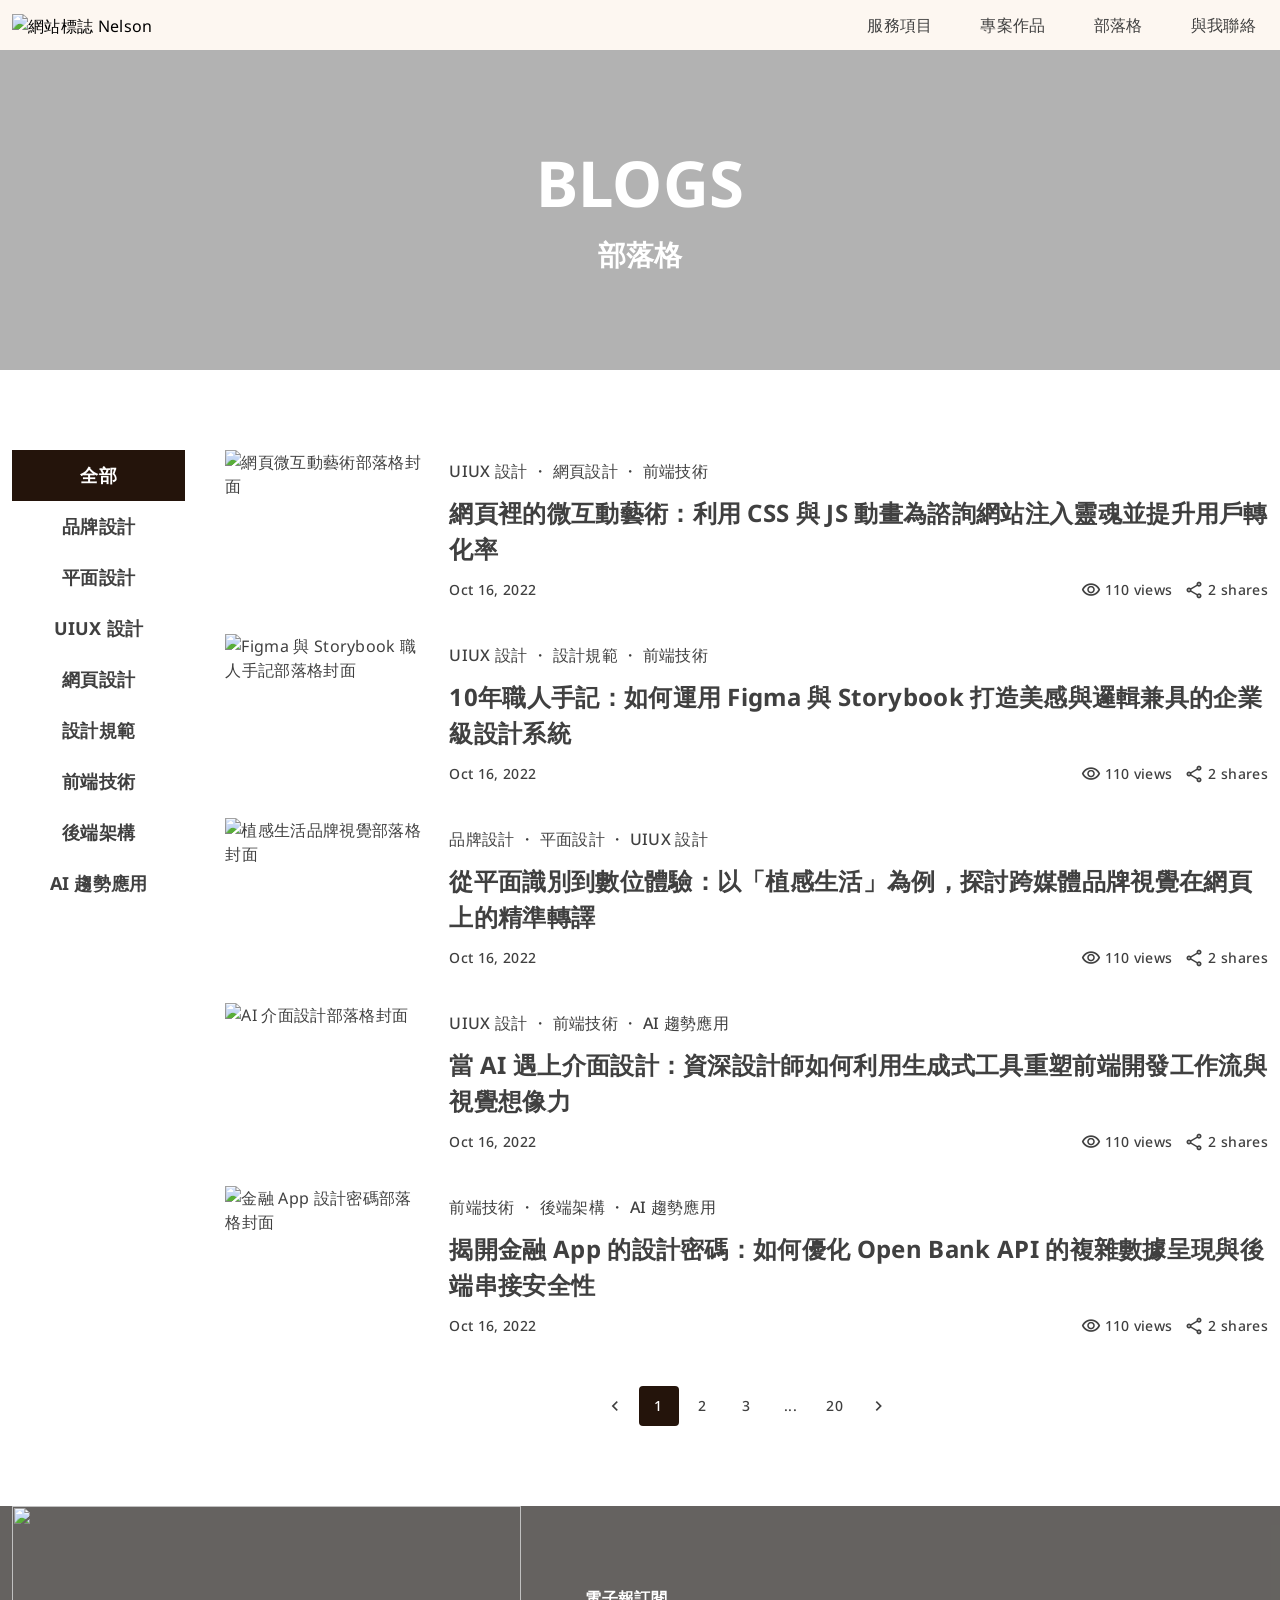
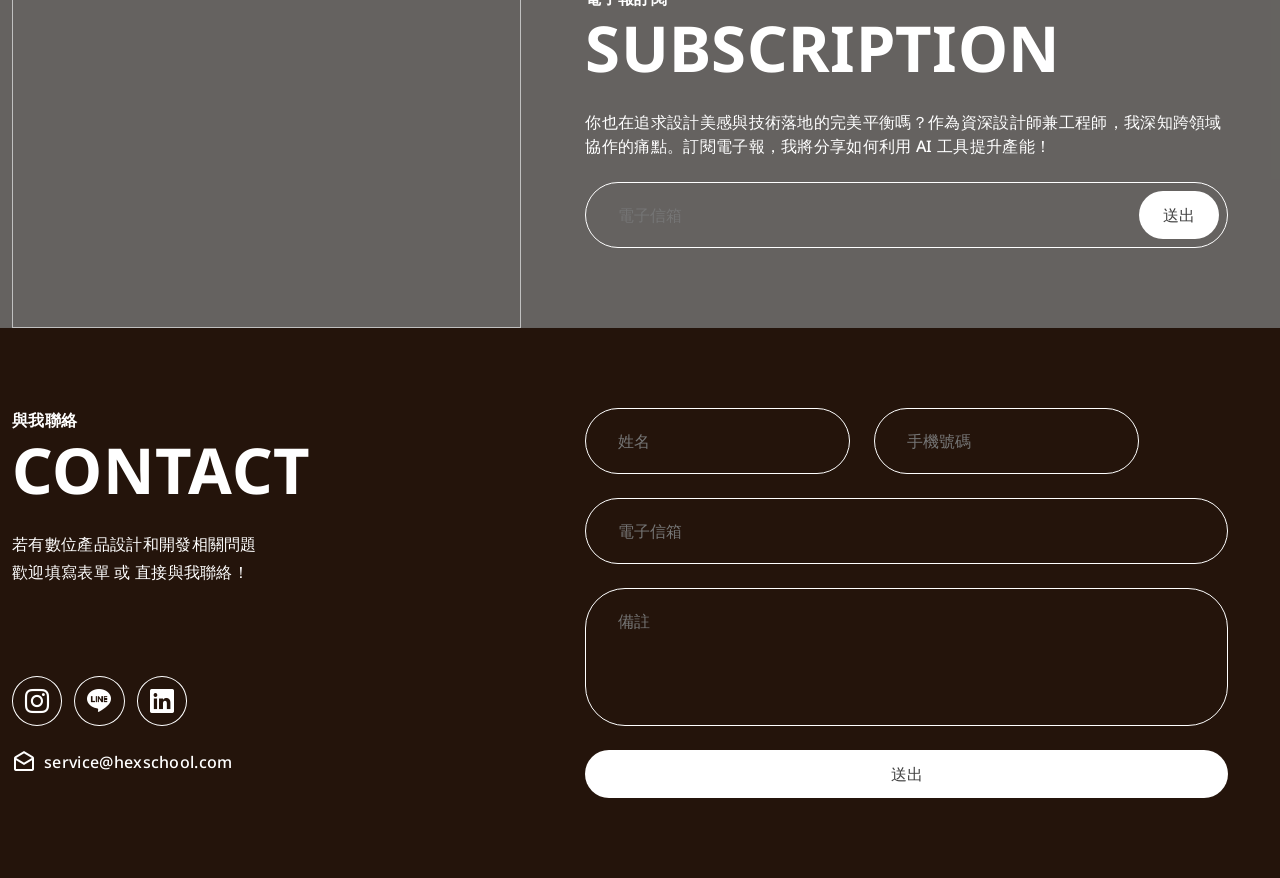
==== commit f4969627: "Add header stylesheet link to blog and index HTML files" ====
--- a/blog.html
+++ b/blog.html
@@ -5,6 +5,7 @@
     <meta name="viewport" content="width=device-width, initial-scale=1.0" />
     <link rel="stylesheet" href="./static/reset.css" />
     <link rel="stylesheet" href="./static/base.css" />
+    <link rel="stylesheet" href="./static/header.css" />
     <link rel="stylesheet" href="./static/blog.css" />
     <link rel="stylesheet" href="./static/subscriptions.css" />
     <title>Blog</title>
--- a/static/header.css
+++ b/static/header.css
@@ -0,0 +1,96 @@
+/* header 導覽列 */
+
+.main-nav {
+  background-color: var(--color-primary-50);
+  /* ✨✨✨ 讓導覽列一直保持在上方 */
+  position: sticky;
+  top: 0;
+  left: 0;
+}
+
+.logo {
+  padding: 12px 0;
+}
+
+.nav-list {
+  color: var(--color-neutral-700);
+}
+
+.nav-link {
+  display: inline-block;
+  padding: 4px 12px;
+}
+
+.btn-menu {
+  display: none; /* 預設隱藏（桌機版不顯示） */
+  border: 0;
+  padding: 12px;
+  background: transparent; /* 移除按鈕預設背景 */
+  color: inherit; /* 繼承父層文字顏色 */
+  font: inherit; /* 繼承父層字型設定 */
+  cursor: pointer; /* 滑鼠移入時顯示手型游標 */
+}
+
+/* 頁面內容佔位區塊，用於模擬實際內容高度 */
+.placeholder {
+  height: 100vh;
+  background-color: #fa0;
+}
+
+@media (max-width: 992px) {
+  /* 手機版套用的 logo 樣式  */
+  .logo {
+    padding: 14px 0;
+  }
+
+  /* 漢堡選單手機版顯示 */
+  .btn-menu {
+    display: block;
+    border: 1px solid var(--color-neutral-700); /* 手機版漢堡選單有一個外框 */
+    border-radius: 50%; /* 使外框變成圓形  */
+  }
+
+  /* 
+    手機版主導覽列預設為收合狀態。
+    點擊選單按鈕後，透過加入 active class 切換為展開狀態。
+  */
+  .nav-list {
+    opacity: 0; /* 讓內容透明，但元素本身仍會佔據版面空間 */
+    max-height: 0px; /* 將高度收合為 0，避免元素佔據垂直空間 */
+    display: flex; /* 顯示導覽列，並啟用 flex 排版 */
+    flex-direction: column; /* 手機版選單項目改為垂直排列 */
+    align-items: center; /* ✨ 讓裡面的文字選項置中 */
+    overflow: hidden; /* 隱藏超出 max-height 範圍的內容 */
+    width: 100%; /* 讓導覽列寬度佔滿父層，搭配 flex-wrap 使其換行顯示 */
+    text-align: center;
+
+    /* ✨✨✨ 改成絕對定位的方式*/
+    position: absolute;
+    top: 60px;
+    left: 0px;
+    background-color: var(--color-primary-50); /* ✨ 設定背景底色 */
+    transition: all 0.3s ease-in-out; /* 統一過渡動畫速度 */
+  }
+
+  /* 第一個選單項目增加上方間距 */
+  .nav-list li:first-child {
+    padding-top: 12px;
+  }
+
+  /* 最後一個選單項目增加下方間距 */
+  .nav-list li:last-child {
+    padding-bottom: 12px;
+  }
+
+  /* 主導覽列展開狀態 */
+  .nav-list.active {
+    opacity: 1; /* 讓內容顯示出來 */
+    max-height: calc(100vh - 68px); /* 展開導覽列高度 */
+    /*display: flex;*/ /* 顯示導覽列，並啟用 flex 排版 */
+    /*flex-direction: column;*/ /* 手機版選單項目改為垂直排列 */
+    /*text-align: center;*/
+    transition:
+      opacity 0.3s ease-in,
+      max-height 0.3s ease-in; /* 加入淡入與展開動畫 */
+  }
+}
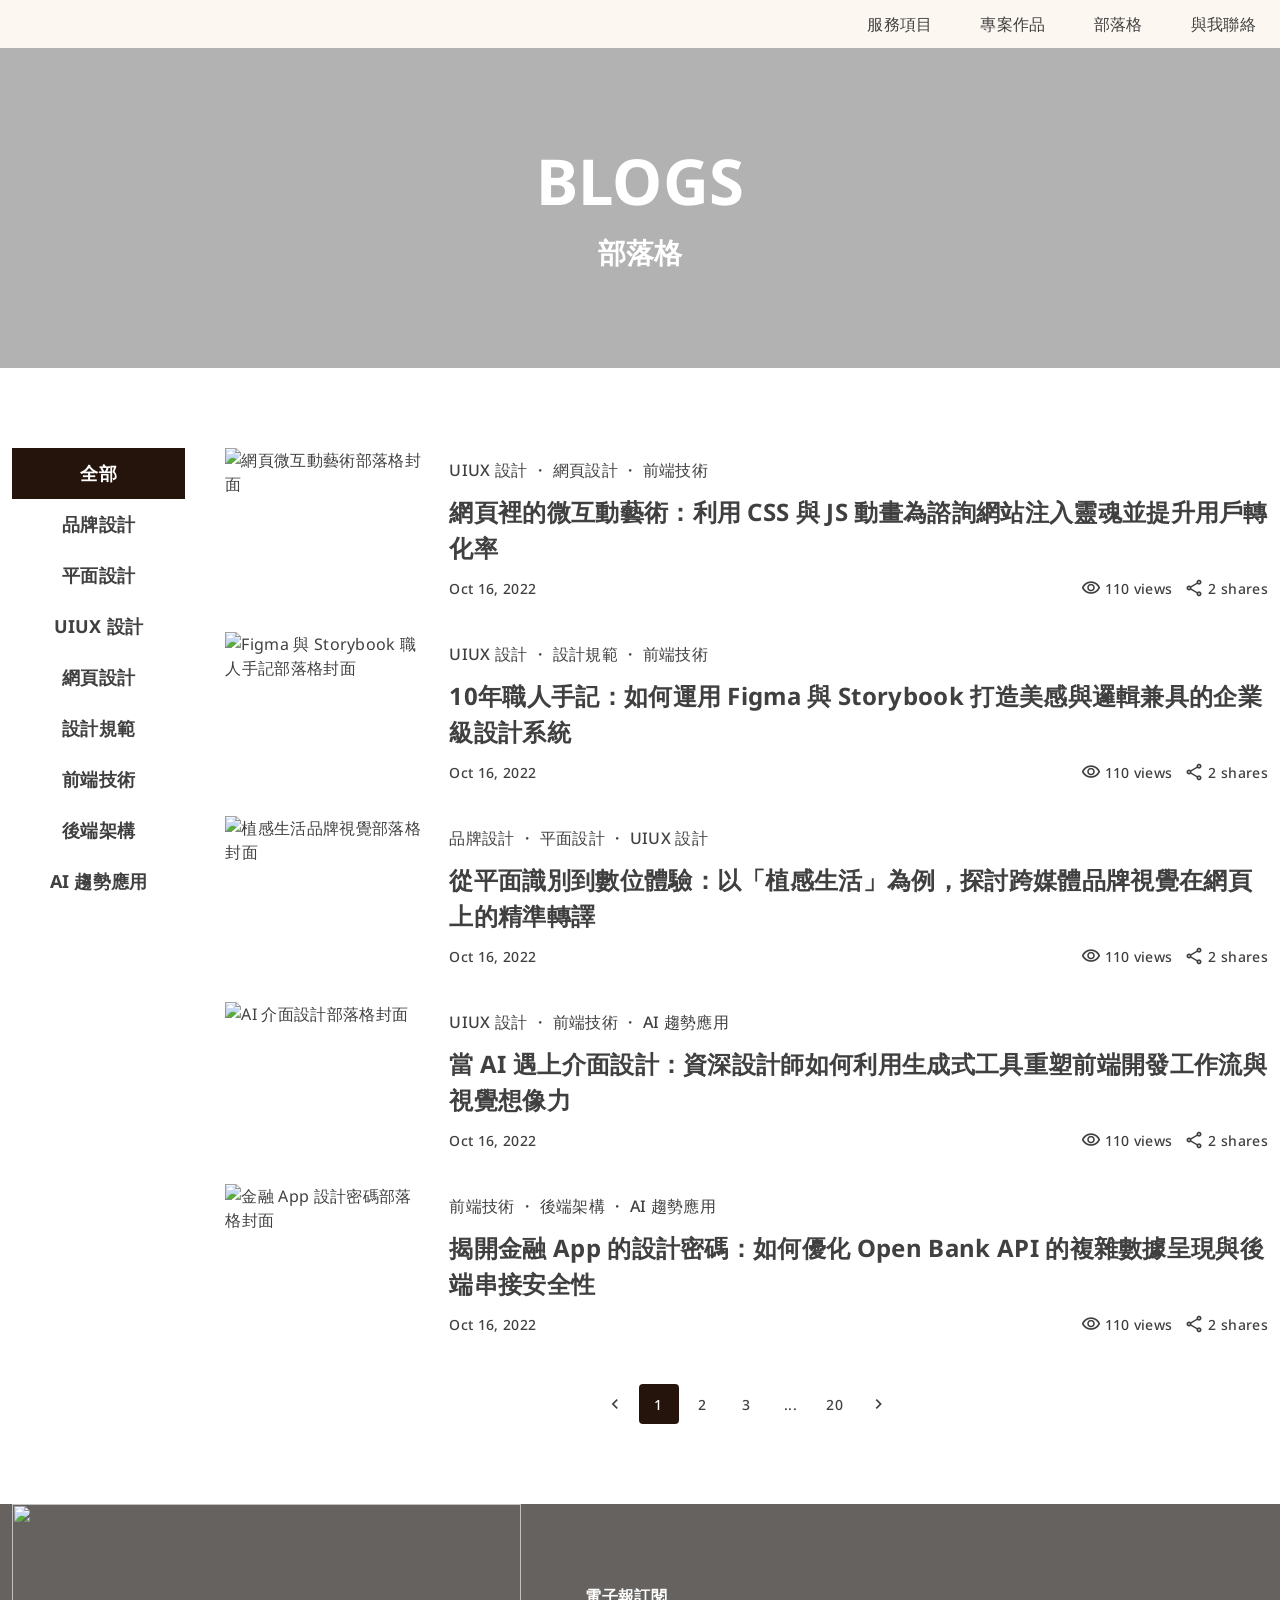
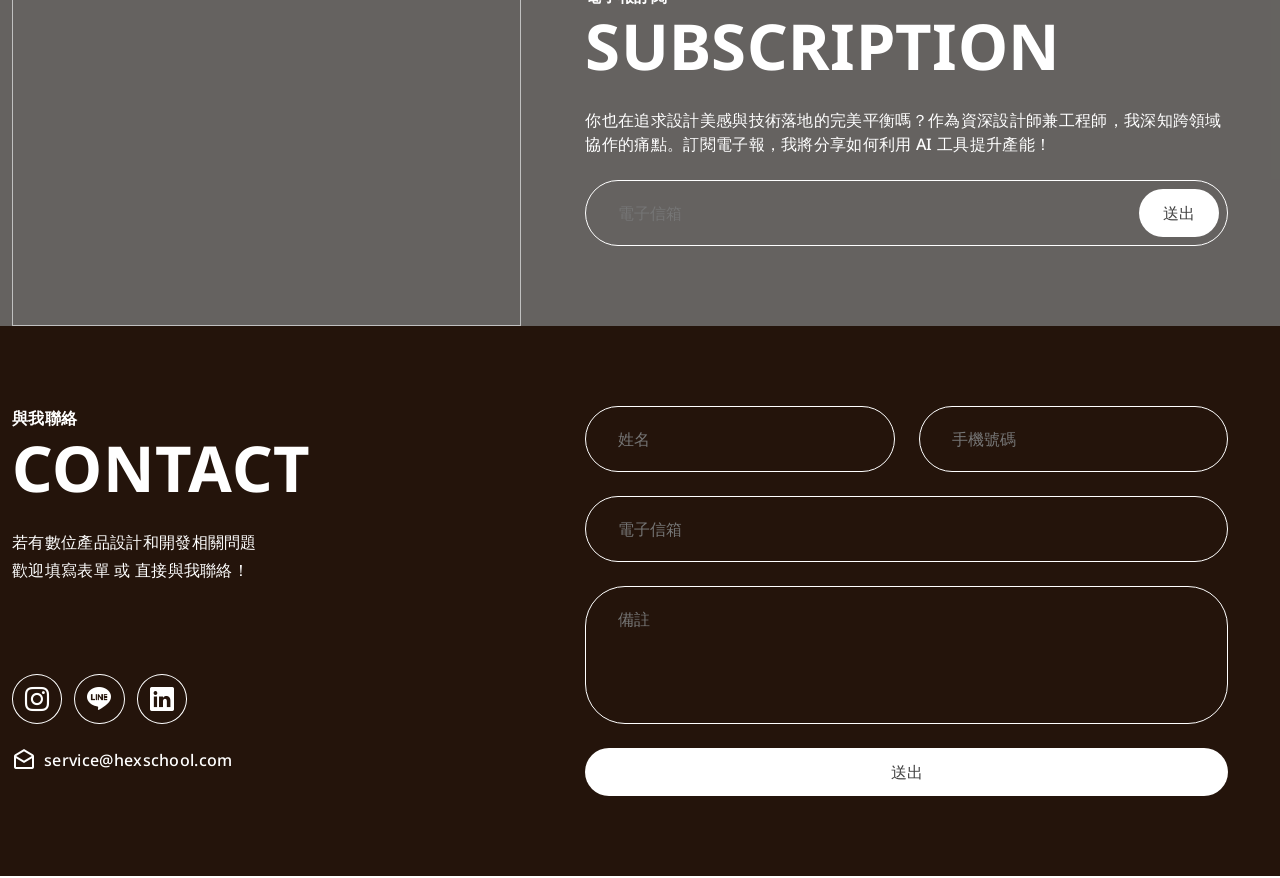
==== commit 2ae95f65: "Refactor styles and update file structure for improved layout and responsiveness" ====
--- a/blog.html
+++ b/blog.html
@@ -7,7 +7,8 @@
     <link rel="stylesheet" href="./static/base.css" />
     <link rel="stylesheet" href="./static/header.css" />
     <link rel="stylesheet" href="./static/blog.css" />
-    <link rel="stylesheet" href="./static/subscriptions.css" />
+    <link rel="stylesheet" href="./static/subscription.css" />
+    <link rel="stylesheet" href="./static/footer.css" />
     <title>Blog</title>
   </head>
   <body>
@@ -22,11 +23,11 @@
     </section>
 
     <div class="container">
-      <div class="d-flex gap-24 py-80">
+      <div class="d-flex gap-24 py-80 flex-md-col">
         <!--     網格中佔據 2 等分 -->
-        <div class="col-2">
+        <div class="col-2 col-md-12">
           <!--       導覽列 -->
-          <nav class="pr-16">
+          <nav class="pr-16 pr-md-0">
             <ul class="tab-list heading-xxs">
               <li class="tab-item active">
                 <a class="tab-link" href="#">全部</a>
@@ -59,7 +60,7 @@
           </nav>
         </div>
         <!--     網格中佔據 10 等分 -->
-        <div class="col-10">
+        <div class="col-10 col-md-12">
           <!--       文章卡片清單 -->
           <ul class="card-list">
             <li class="card">
--- a/static/base.css
+++ b/static/base.css
@@ -966,4 +966,22 @@
   .project-content {
     max-width: none;
   }
+
+  /* Subscription 圖片在手機版固定高度，讓 object-fit:cover 正常裁切 */
+  .subscriptions .col-5 {
+    height: 240px;
+  }
+
+  /* 手機版讓 subscription 內容頂到邊緣：
+     把 container padding 歸零，並取消 mx-md--12 負 margin（避免超出 container 的 scrollWidth 問題）
+     文字區塊靠 px-md-12 自行補回 12px 左右 padding */
+  .subscriptions .container {
+    padding-left: 0;
+    padding-right: 0;
+  }
+
+  .subscriptions .mx-md--12 {
+    margin-left: 0;
+    margin-right: 0;
+  }
 }
--- a/static/header.css
+++ b/static/header.css
@@ -66,7 +66,7 @@
 
     /* ✨✨✨ 改成絕對定位的方式*/
     position: absolute;
-    top: 60px;
+    top: 68px;
     left: 0px;
     background-color: var(--color-primary-50); /* ✨ 設定背景底色 */
     transition: all 0.3s ease-in-out; /* 統一過渡動畫速度 */
--- a/static/blog.css
+++ b/static/blog.css
@@ -123,3 +123,20 @@
 .page-item.ellipsis .page-link:hover {
   background-color: transparent;
 }
+
+@media (max-width: 992px) {
+  /* 覆蓋 base.css 服務卡片的 min-width，避免 blog 卡片造成 x 軸溢出 */
+  .card-list .card {
+    min-width: 0;
+    flex-direction: column;
+  }
+
+  .card-header {
+    width: 100%;
+    height: 200px;
+  }
+
+  .pr-md-0 {
+    padding-right: 0;
+  }
+}
--- a/static/subscription.css
+++ b/static/subscription.css
@@ -0,0 +1,680 @@
+/* 載入字形 */
+@import url("https://fonts.googleapis.com/css2?family=Noto+Sans:ital,wght@0,100..900;1,100..900&display=swap");
+
+/* 設定設計稿色票變數 */
+:root {
+  --column: 12; /* 拆分成 12 格網格系統 */
+  --gutter: 24px; /* gutter 配置 24px */
+
+  /* Primary */
+  --color-primary-50: #fdf7f1;
+  --color-primary-100: #fde6cf;
+  --color-primary-500: #f5b87b;
+  --color-primary-900: #24140b;
+
+  /* Neutral */
+  --color-neutral-0: #ffffff;
+  --color-neutral-500: #737373;
+  --color-neutral-700: #404040;
+  --color-neutral-900: #1e1e1e;
+
+  /* Dark */
+  --color-dark-40a: rgba(0, 0, 0, 0.4);
+  --color-dark-60a: rgba(0, 0, 0, 0.6);
+}
+
+/* 全域通用設定 */
+*,
+*::before,
+*::after {
+  box-sizing: border-box;
+}
+
+body {
+  line-height: 1.5;
+  letter-spacing: 0.02em;
+  font-family: "Noto Sans", sans-serif;
+}
+
+img {
+  vertical-align: middle;
+  max-width: 100%;
+}
+
+a {
+  text-decoration: none;
+  color: inherit; /* 繼承父層顏色 */
+}
+
+/* google icon 預設設定 */
+
+.material-symbols-outlined {
+  font-variation-settings: "FILL" 0, "wght" 400, "GRAD" 0, "opsz" 24;
+  font-size: 20px;
+  display: block;
+}
+
+/* 設計稿字型 class 設定 */
+/* heading-lg 以下沿用 body 的 line-height: 1.5 */
+/* ----------- */
+
+/* Display - font-weight: 700 */
+.display-1 {
+  font-size: 300px;
+  font-weight: 700;
+  line-height: 1.2;
+}
+
+.display-2 {
+  font-size: 160px;
+  font-weight: 700;
+  line-height: 1.2;
+}
+
+/* Heading - font-weight: 700 */
+
+.heading-xxxl {
+  font-size: clamp(2.5rem, 1.893rem + 2.589vw, 5rem);
+  font-weight: 700;
+  line-height: 1.2;
+}
+
+.heading-xxl {
+  font-size: 48px;
+  font-weight: 700;
+  line-height: 1.2;
+}
+
+.heading-xl {
+  font-size: 40px;
+  font-weight: 700;
+  line-height: 1.2;
+}
+
+.heading-lg {
+  font-size: 32px;
+  font-weight: 700;
+}
+
+.heading-md {
+  font-size: 28px;
+  font-weight: 700;
+}
+.heading-sm {
+  font-size: 24px;
+  font-weight: 700;
+}
+.heading-xs {
+  font-size: 20px;
+  font-weight: 700;
+}
+.heading-xxs {
+  font-size: 18px;
+  font-weight: 700;
+}
+.heading-xxxs {
+  font-size: 16px;
+  font-weight: 700;
+}
+.heading-xxxxs {
+  font-size: 14px;
+  font-weight: 700;
+}
+
+/* Label - font-weight: 500 */
+.label-md {
+  font-size: 16px;
+  font-weight: 500;
+}
+.label-sm {
+  font-size: 14px;
+  font-weight: 500;
+}
+.label-xs {
+  font-size: 13px;
+  font-weight: 500;
+}
+
+/* Paragraph - font-weight: 500 */
+.paragraph-md {
+  font-size: 16px;
+  font-weight: 500;
+}
+.paragraph-sm {
+  font-size: 14px;
+  font-weight: 500;
+}
+.paragraph-xs {
+  font-size: 13px;
+  font-weight: 500;
+}
+
+/* utility class 通用設定 */
+/* ----------- */
+
+.btn-reset {
+  border: 0;
+  background: transparent; /* 移除按鈕預設背景 */
+  color: inherit; /* 繼承父層文字顏色 */
+  font: inherit; /* 繼承父層字型設定 */
+  cursor: pointer; /* 滑鼠移入時顯示手型游標 */
+}
+
+.btn-outline {
+  border: 1px solid currentColor;
+}
+
+.flex-1 {
+  flex: 1;
+}
+
+.d-flex {
+  display: flex;
+}
+
+.d-block {
+  display: block;
+}
+
+.d-inline-block {
+  display: inline-block;
+}
+
+.flex-wrap {
+  flex-wrap: wrap;
+}
+
+.align-items-center {
+  align-items: center;
+}
+
+.align-items-start {
+  align-items: flex-start;
+}
+
+.justify-content-between {
+  justify-content: space-between;
+}
+
+.justify-content-center {
+  justify-content: center;
+}
+
+.gap-12 {
+  gap: 12px;
+}
+
+.gap-24 {
+  gap: 24px;
+}
+
+.m-auto {
+  margin: auto;
+}
+
+.ml-auto {
+  margin-left: auto;
+}
+
+.mr-4 {
+  margin-right: 4px;
+}
+
+.mb-12 {
+  margin-bottom: 12px;
+}
+
+.mb-24 {
+  margin-bottom: 24px;
+}
+
+.mb-40 {
+  margin-bottom: 40px;
+}
+
+.mr-12 {
+  margin-right: 12px;
+}
+
+.mr-24 {
+  margin-right: 24px;
+}
+
+.mb-60 {
+  margin-bottom: 60px;
+}
+
+.pb-4 {
+  padding-bottom: 4px;
+}
+
+.p-8 {
+  padding: 8px;
+}
+
+.p-12 {
+  padding: 12px;
+}
+
+.p-24 {
+  padding: 24px;
+}
+
+.p-40 {
+  padding: 40px;
+}
+
+.py-12 {
+  padding-top: 12px;
+  padding-bottom: 12px;
+}
+
+.py-28 {
+  padding-top: 28px;
+  padding-bottom: 28px;
+}
+
+.py-80 {
+  padding-top: 80px;
+  padding-bottom: 80px;
+}
+
+.px-24 {
+  padding-left: 24px;
+  padding-right: 24px;
+}
+
+.px-40 {
+  padding-left: 40px;
+  padding-right: 40px;
+}
+
+.pr-16 {
+  padding-right: 16px;
+}
+
+.pl-24 {
+  padding-left: 24px;
+}
+
+.pl-28 {
+  padding-left: 28px;
+}
+
+.text-neutral-700 {
+  color: var(--color-neutral-700);
+}
+
+.bg-transparent {
+  background-color: transparent;
+}
+
+.bg-neutral-0 {
+  background-color: var(--color-neutral-0);
+}
+
+.bg-neutral-700 {
+  background-color: var(--color-neutral-700);
+}
+
+.bg-primary-50 {
+  background-color: var(--color-primary-50);
+}
+
+.bg-primary-900 {
+  background-color: var(--color-primary-900);
+}
+
+.text-neutral-0 {
+  color: var(--color-neutral-0);
+}
+
+.sticky-top {
+  position: sticky;
+  top: 0;
+}
+
+.rounded-40 {
+  border-radius: 40px;
+}
+
+.rounded-full {
+  border-radius: 999px;
+}
+
+.rounded-circle {
+  border-radius: 50%;
+}
+
+.relative {
+  position: relative;
+}
+
+.border-0 {
+  border: none;
+}
+
+.flex-col {
+  flex-direction: column;
+}
+
+.h-80 {
+  height: 80px;
+}
+
+.w-80 {
+  width: 80px;
+}
+
+.h-full {
+  height: 100%;
+}
+
+.min-h-0 {
+  min-height: 0px;
+}
+
+.focus-outline-0:focus-visible {
+  outline: 0;
+}
+
+/* 隱藏捲軸寬度 */
+.hide-scrollbar {
+  scrollbar-width: none;
+
+  &::-webkit-scrollbar {
+    display: none; /* Safari 專用 */
+  }
+}
+
+/* z-index 層級控制（數字越大越上層） */
+.z-index-1 {
+  z-index: 1;
+}
+
+.text-24 {
+  font-size: 24px;
+}
+
+.text-28 {
+  font-size: 28px;
+}
+
+.text-center {
+  text-align: center;
+}
+
+.bg-cover-center {
+  background-repeat: no-repeat;
+  background-size: cover;
+  background-position: center;
+}
+
+/* container 設定 */
+
+.container {
+  max-width: 1320px;
+  padding: 0px 12px;
+  margin: auto;
+}
+
+/* 格線系統設定 */
+/* 網格欄寬計算公式：(容器寬度 - 所有 gutter) / 總欄數 * 佔用欄數 + 欄內 gutter */
+/* gutter 總寬 = 24px * 11（12欄之間共 11 個間距） */
+
+.col-2 {
+  --span: 2;
+  --gap-count: calc(var(--span) - 1);
+  width: calc(
+    (100% - var(--gutter) * (var(--column) - 1)) / var(--column) * var(--span) +
+      var(--gutter) * var(--gap-count)
+  );
+}
+
+.col-3 {
+  --span: 3;
+  --gap-count: calc(var(--span) - 1);
+  width: calc(
+    (100% - var(--gutter) * (var(--column) - 1)) / var(--column) * var(--span) +
+      var(--gutter) * var(--gap-count)
+  );
+}
+
+.col-4 {
+  --span: 4;
+  --gap-count: calc(var(--span) - 1);
+  width: calc(
+    (100% - var(--gutter) * (var(--column) - 1)) / var(--column) * var(--span) +
+      var(--gutter) * var(--gap-count)
+  );
+}
+
+.col-5 {
+  --span: 5;
+  --gap-count: calc(var(--span) - 1);
+  width: calc(
+    (100% - var(--gutter) * (var(--column) - 1)) / var(--column) * var(--span) +
+      var(--gutter) * var(--gap-count)
+  );
+}
+
+.col-7 {
+  --span: 7;
+  --gap-count: calc(var(--span) - 1);
+  width: calc(
+    (100% - var(--gutter) * (var(--column) - 1)) / var(--column) * var(--span) +
+      var(--gutter) * var(--gap-count)
+  );
+}
+
+.col-10 {
+  --span: 10;
+  --gap-count: calc(var(--span) - 1);
+  width: calc(
+    (100% - var(--gutter) * (var(--column) - 1)) / var(--column) * var(--span) +
+      var(--gutter) * var(--gap-count)
+  );
+}
+
+.col-12 {
+  --span: 12;
+  --gap-count: calc(var(--span) - 1);
+  width: calc(
+    (100% - var(--gutter) * (var(--column) - 1)) / var(--column) * var(--span) +
+      var(--gutter) * var(--gap-count)
+  );
+}
+
+@media (max-width: 375px) {
+  .d-mb-block {
+    display: block;
+  }
+
+  .heading-mobile-xl {
+    font-size: 40px;
+    font-weight: 700;
+    line-height: 1.2;
+  }
+
+  .paragraph-mobile-sm {
+    font-size: 14px;
+    font-weight: 500;
+  }
+
+  .mb-md-8 {
+    margin-bottom: 8px;
+  }
+
+  .mb-md-32 {
+    margin-bottom: 32px;
+  }
+
+  .mx-md--12 {
+    margin-left: -12px;
+    margin-right: -12px;
+  }
+
+  .mb-md-24 {
+    margin-bottom: 24px;
+  }
+
+  .mb-md-12 {
+    margin-bottom: 12px;
+  }
+
+  .px-md-0 {
+    padding-left: 0px;
+    padding-right: 0px;
+  }
+
+  .px-md-12 {
+    padding-left: 12px;
+    padding-right: 12px;
+  }
+
+  .px-md-16 {
+    padding-left: 16px;
+    padding-right: 16px;
+  }
+
+  .py-md-40 {
+    padding-top: 40px;
+    padding-bottom: 40px;
+  }
+
+  .p-md-24 {
+    padding: 24px;
+  }
+
+  .pb-md-24 {
+    padding-bottom: 24px;
+  }
+
+  .pb-md-16 {
+    padding-bottom: 16px;
+  }
+
+  .mr-md-12 {
+    margin-right: 12px;
+  }
+
+  .label-mobile-sm {
+    font-size: 14px;
+    font-weight: 500;
+  }
+
+  .col-md-12 {
+    --span: 12;
+    --gap-count: calc(var(--span) - 1);
+    width: calc(
+      (100% - var(--gutter) * (var(--column) - 1)) / var(--column) * var(--span) +
+        var(--gutter) * var(--gap-count)
+    );
+  }
+
+  .flex-md-col {
+    flex-direction: column;
+  }
+
+  .order-md-1 {
+    order: 1;
+  }
+
+  .order-md-2 {
+    order: 2;
+  }
+
+  .gap-md-0 {
+    gap: 0;
+  }
+
+  .gap-md-12 {
+    gap: 12px;
+  }
+
+  .overflow-x-auto {
+    overflow-x: auto;
+  }
+
+  .label-mobile-sm {
+    font-size: 14px;
+    font-weight: 500;
+  }
+
+  .lable-mobile-sm {
+    font-size: 14px;
+    font-weight: 500;
+  }
+
+  .heading-mobile-xl {
+    font-size: 40px;
+    font-weight: 700;
+    line-height: 1.2;
+  }
+
+  .heading-mobile-sm {
+    font-size: 24px;
+    font-weight: 700;
+  }
+
+  .heading-mobile-xxxxs {
+    font-size: 14px;
+    font-weight: 700;
+  }
+
+  .heading-mobile-xs {
+    font-size: 20px;
+    font-weight: 700;
+  }
+
+  .heading-mobile-md {
+    font-size: 24px;
+    font-weight: 700;
+  }
+
+  .paragraph-mobile-xs {
+    font-size: 13px;
+    font-weight: 500;
+  }
+
+  .text-md-20 {
+    font-size: 20px;
+  }
+
+  .text-md-24 {
+    font-size: 24px;
+  }
+
+  .py-md-40 {
+    padding-top: 40px;
+    padding-bottom: 40px;
+  }
+
+  .p-md-12 {
+    padding: 12px;
+  }
+  .mr-md-8 {
+    margin-right: 8px;
+  }
+}
+
+/* SUBSCRIPTION 區域樣式 */
+
+.subscriptions {
+  position: relative;
+  background-image: url(https://github.com/hexschool/2022-web-layout-training/blob/main/2026-web-camp/subscription_bg.png?raw=true);
+  background-repeat: no-repeat;
+  background-position: center;
+  background-size: cover;
+
+  &::before {
+    content: "";
+    display: block;
+    width: 100%;
+    height: 100%;
+    background-color: var(--color-dark-60a);
+    position: absolute;
+    top: 0;
+    left: 0;
+  }
+}
--- a/static/footer.css
+++ b/static/footer.css
@@ -0,0 +1,16 @@
+/* footer（頁尾）區塊樣式 */
+.contact-input-half {
+  --gap: 24px;
+  width: calc((100% - var(--gap)) / 2);
+}
+
+@media (max-width: 992px) {
+  /* Footer 頁尾區塊樣式 */
+  .contact-input-half {
+    width: 100%;
+  }
+
+  .w-md-full {
+    width: 100%;
+  }
+}
